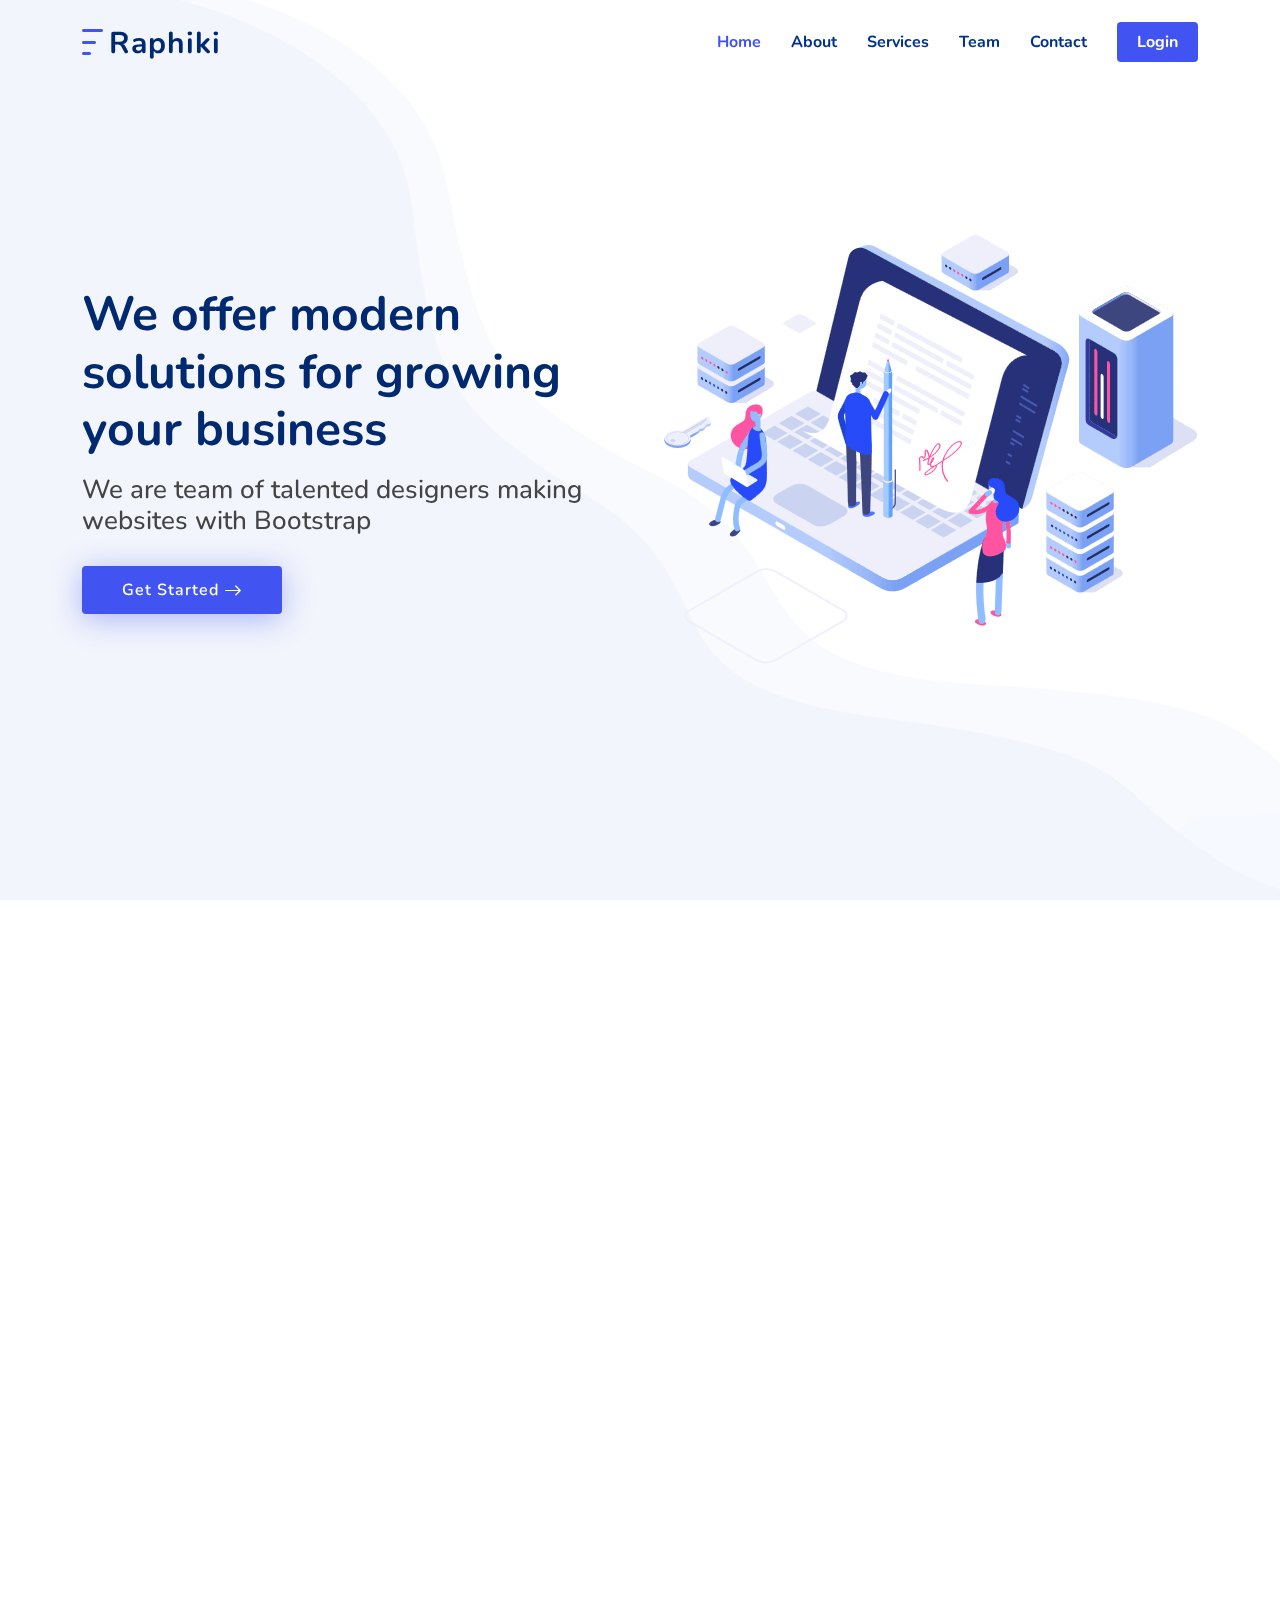
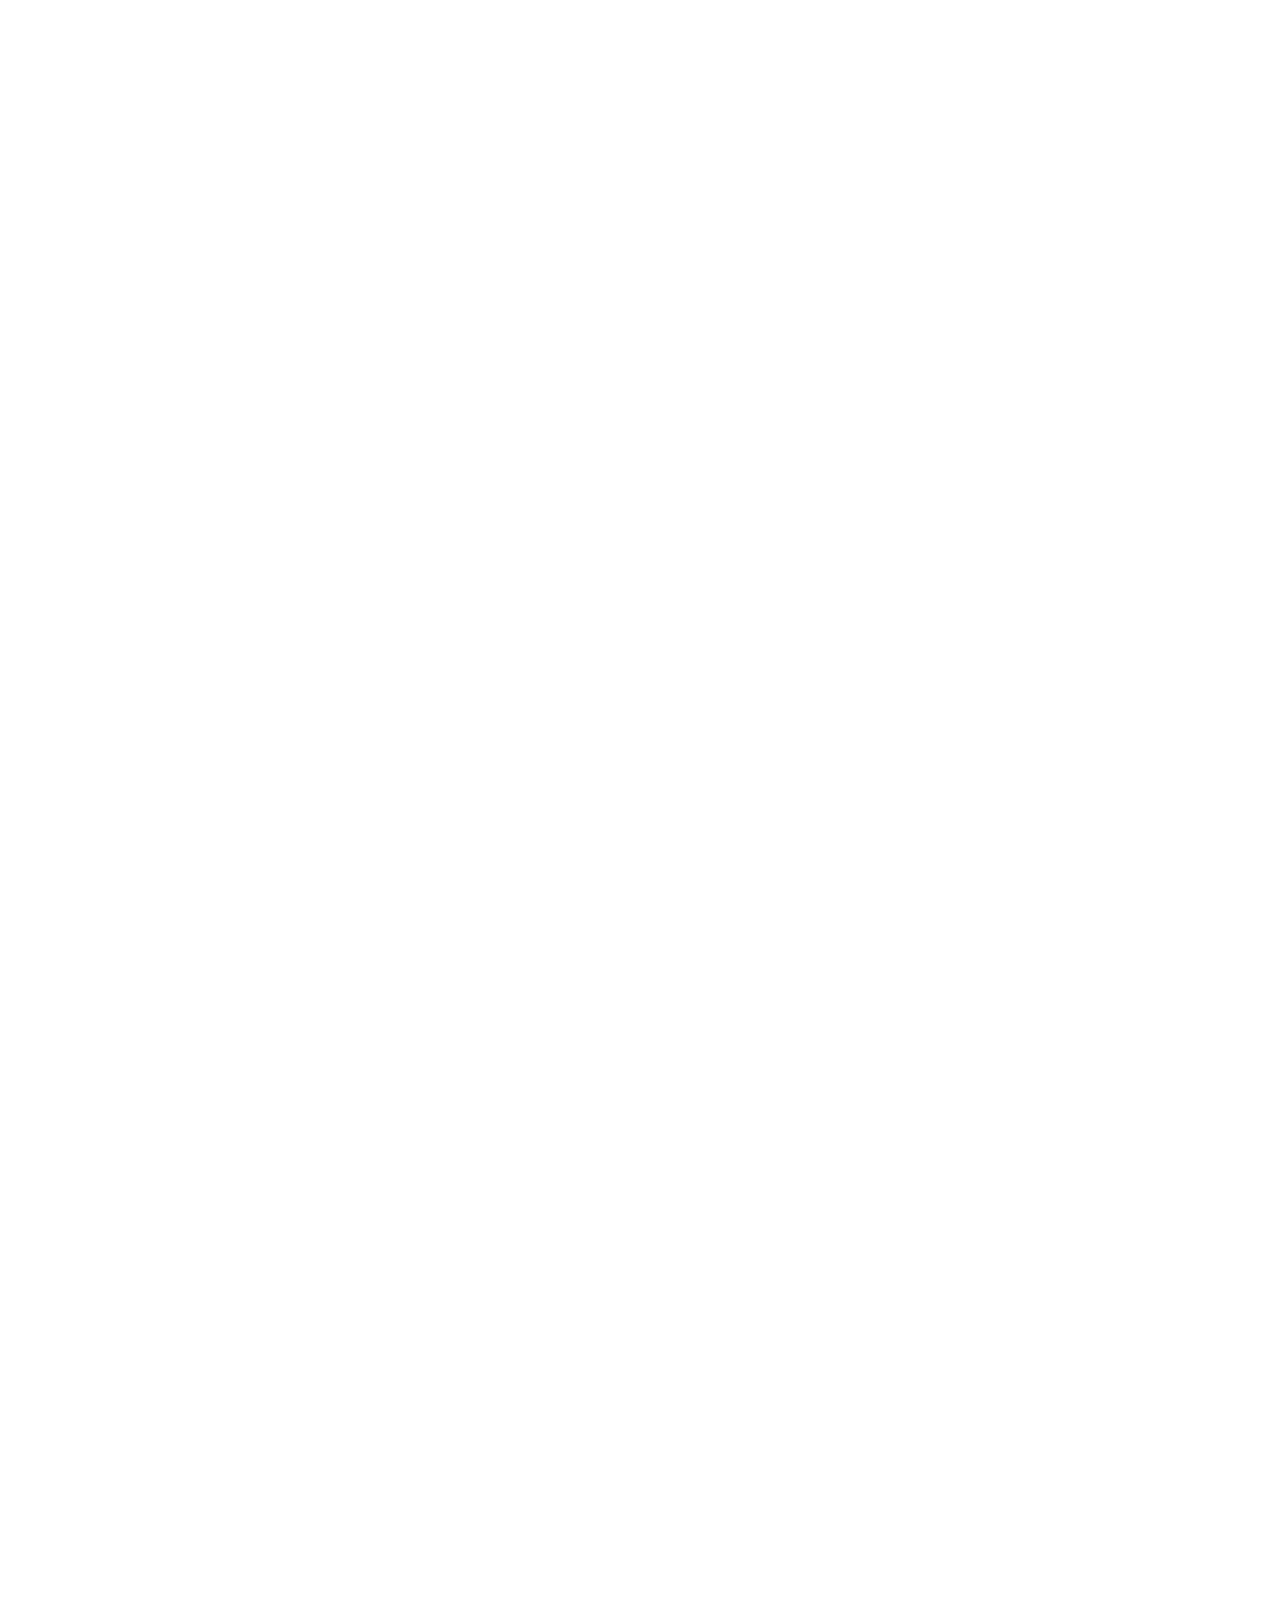
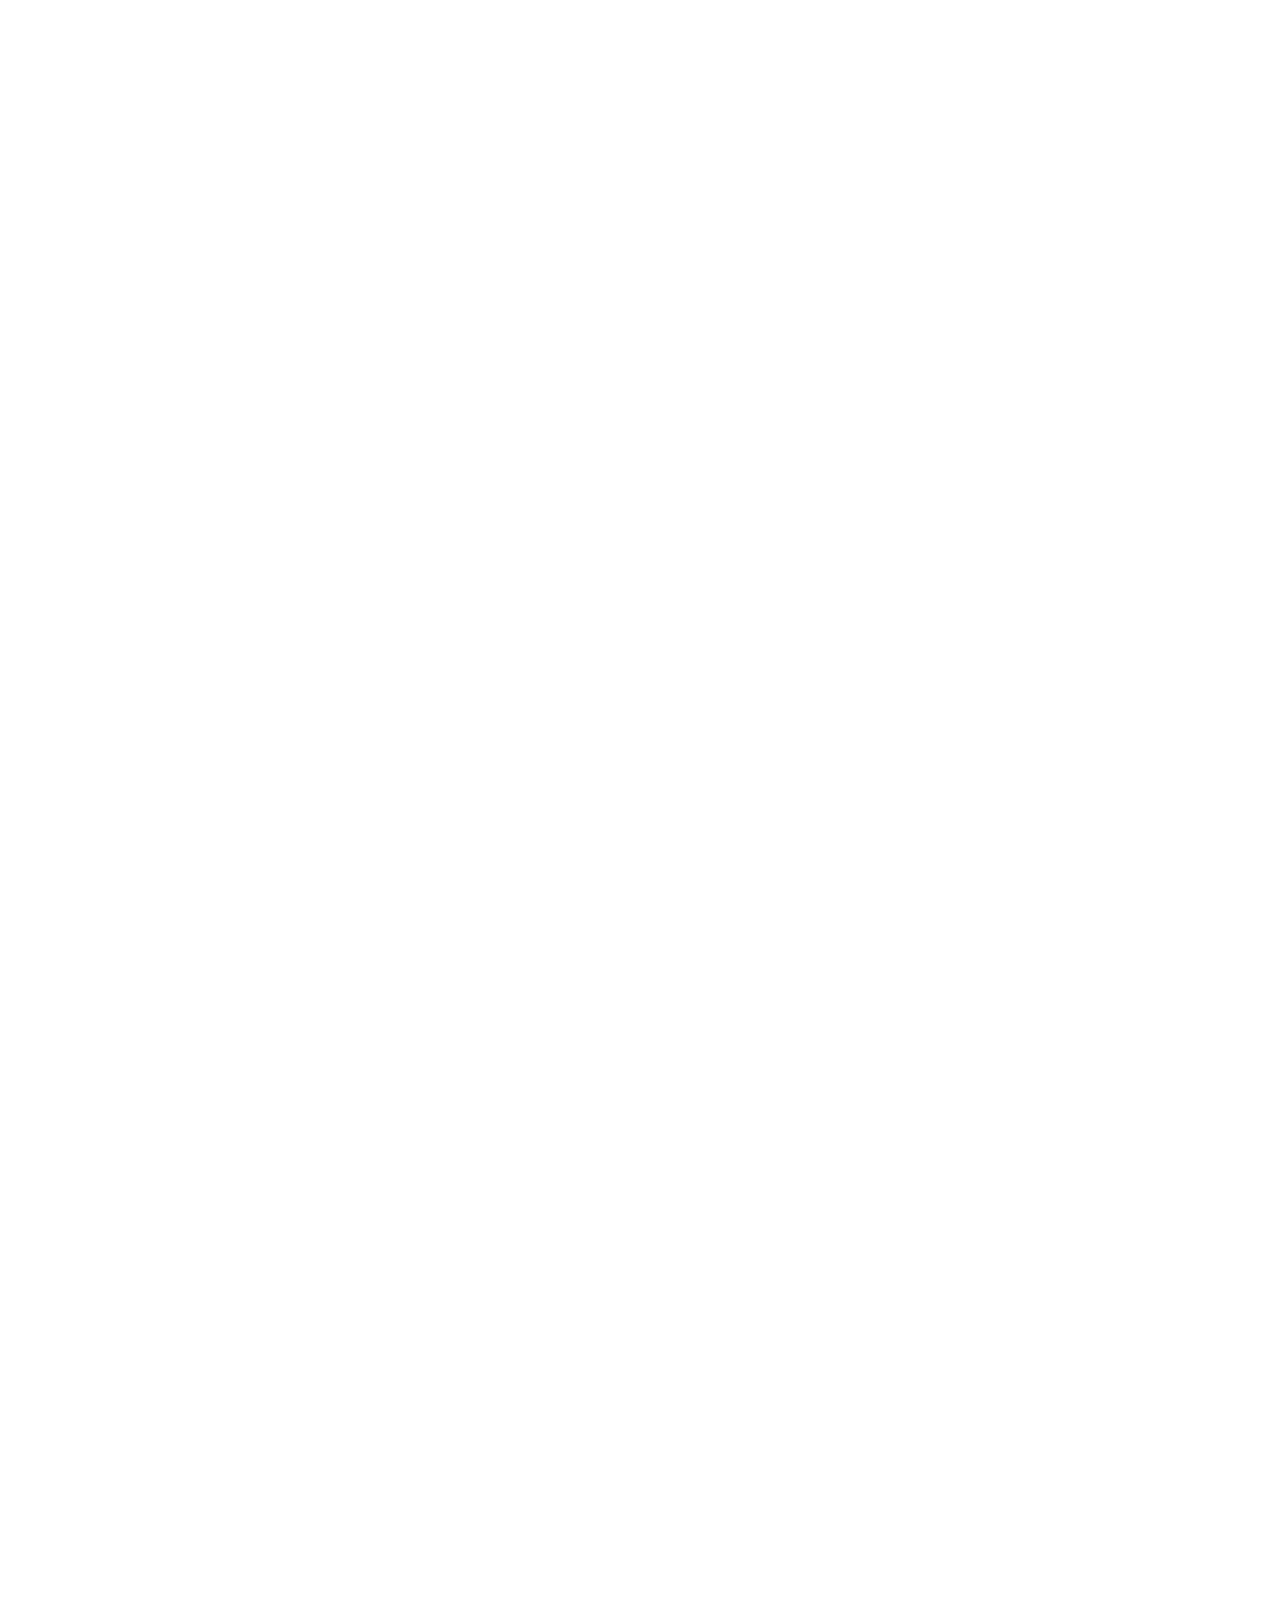
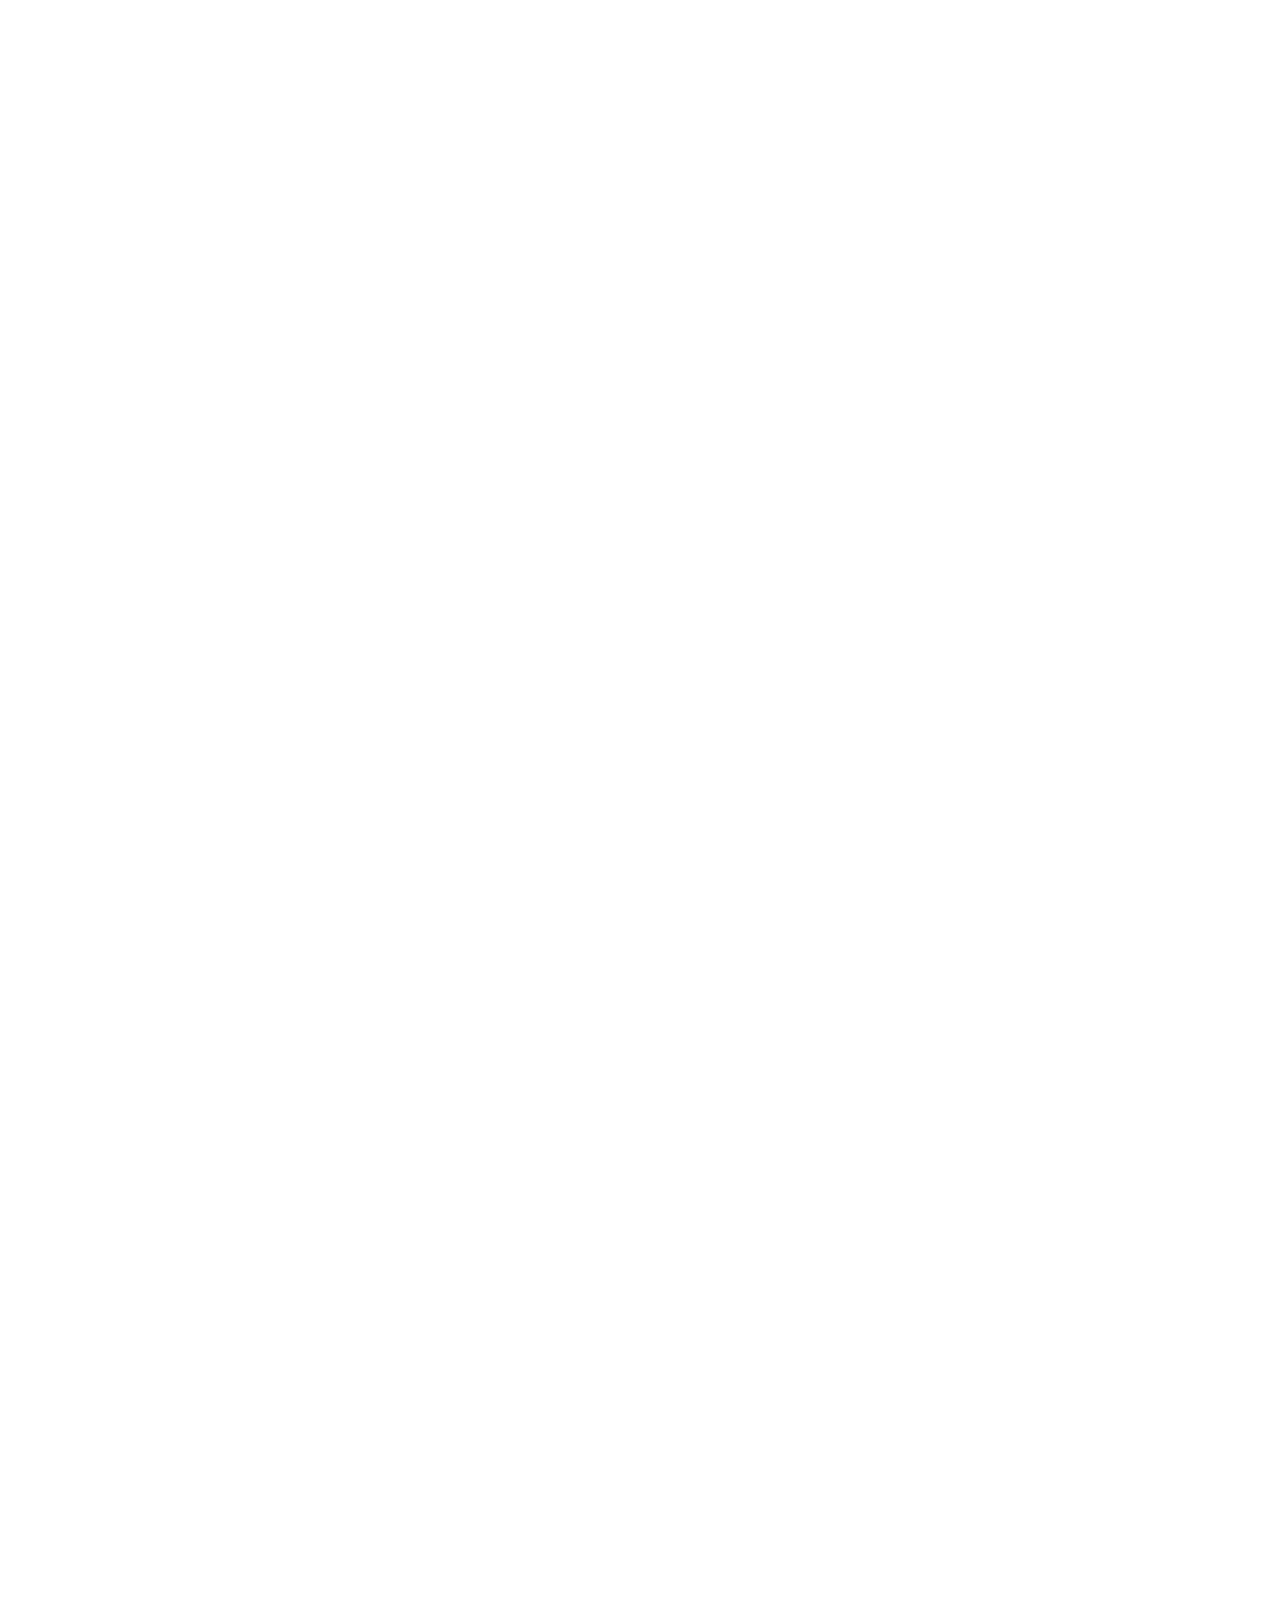
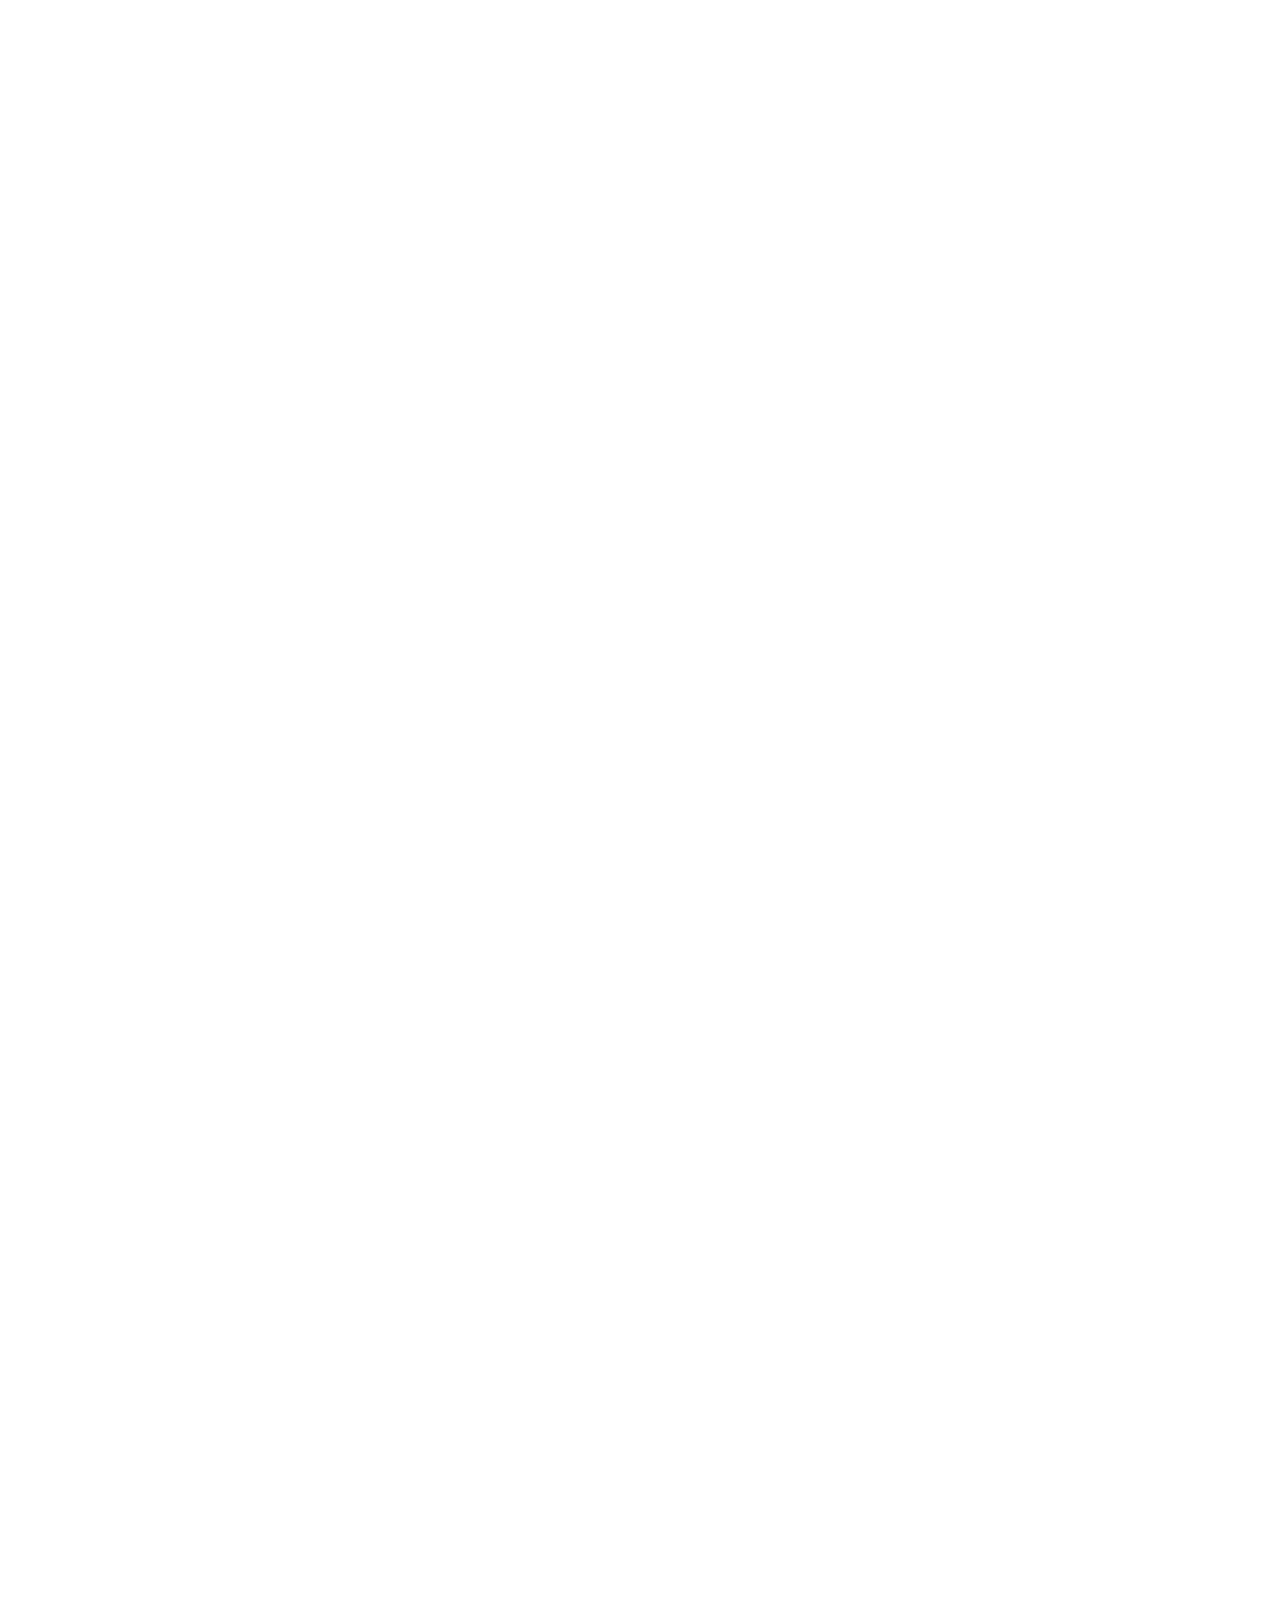
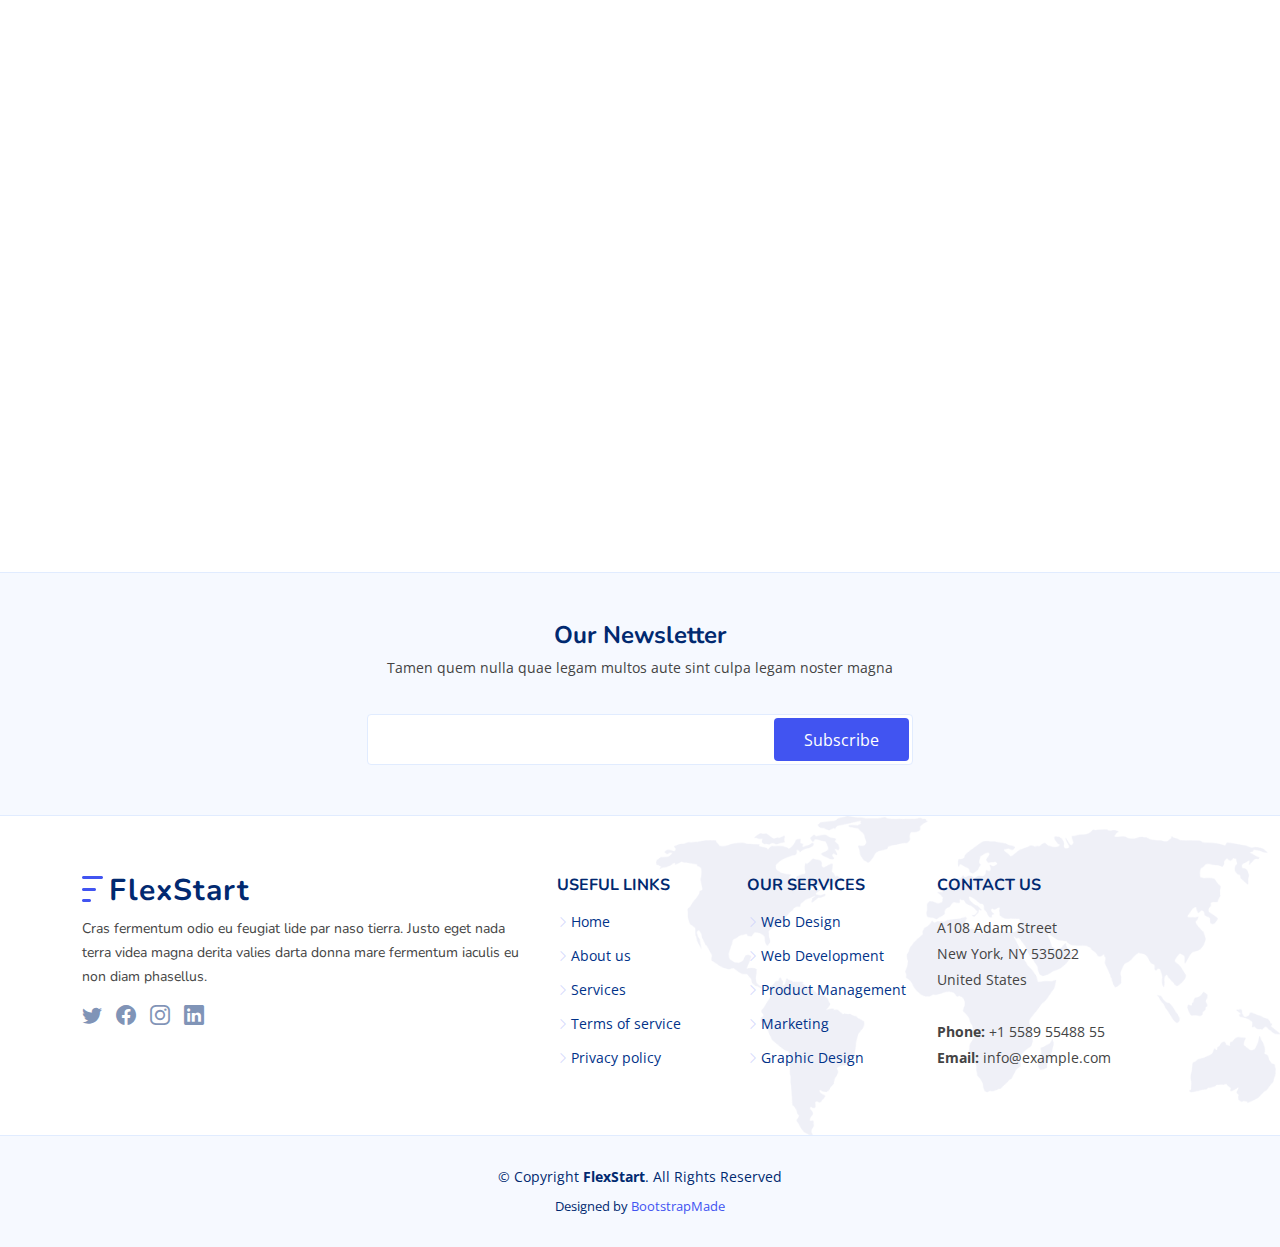
==== index.html @ 6186ee04 "first commit" ====
<!DOCTYPE html>
<html lang="en">

<head>
  <meta charset="utf-8">
  <meta content="width=device-width, initial-scale=1.0" name="viewport">

  <title>Raphiki</title>
  <meta content="" name="description">

  <meta content="" name="keywords">

  <!-- Google Fonts -->
  <link href="https://fonts.googleapis.com/css?family=Open+Sans:300,300i,400,400i,600,600i,700,700i|Nunito:300,300i,400,400i,600,600i,700,700i|Poppins:300,300i,400,400i,500,500i,600,600i,700,700i" rel="stylesheet">

  <!-- Vendor CSS Files -->
  <link href="assets/vendor/aos/aos.css" rel="stylesheet">
  <link href="assets/vendor/bootstrap/css/bootstrap.min.css" rel="stylesheet">
  <link href="assets/vendor/bootstrap-icons/bootstrap-icons.css" rel="stylesheet">
  <link href="assets/vendor/glightbox/css/glightbox.min.css" rel="stylesheet">
  <link href="assets/vendor/remixicon/remixicon.css" rel="stylesheet">
  <link href="assets/vendor/swiper/swiper-bundle.min.css" rel="stylesheet">

  <!-- Template Main CSS File -->
  <link href="assets/css/style.css" rel="stylesheet">

</head>

<body>

  <!-- ======= Header ======= -->
  <header id="header" class="header fixed-top">
    <div class="container-fluid container-xl d-flex align-items-center justify-content-between">

      <a href="index.html" class="logo d-flex align-items-center">
        <img src="assets/img/logo.png" alt="">
        <span>Raphiki</span>
      </a>

      <nav id="navbar" class="navbar">
        <ul>
          <li><a class="nav-link scrollto active" href="#hero">Home</a></li>
          <li><a class="nav-link scrollto" href="#about">About</a></li>
          <li><a class="nav-link scrollto" href="#services">Services</a></li>
          <li><a class="nav-link scrollto" href="#team">Team</a></li>
          <li><a class="nav-link scrollto" href="#contact">Contact</a></li>
          <li><a class="getstarted scrollto" href="#">Login</a></li>
        </ul>
        <i class="bi bi-list mobile-nav-toggle"></i>
      </nav><!-- .navbar -->

    </div>
  </header><!-- End Header -->

  <!-- ======= Hero Section ======= -->
  <section id="hero" class="hero d-flex align-items-center">

    <div class="container">
      <div class="row">
        <div class="col-lg-6 d-flex flex-column justify-content-center">
          <h1 data-aos="fade-up">We offer modern solutions for growing your business</h1>
          <h2 data-aos="fade-up" data-aos-delay="400">We are team of talented designers making websites with Bootstrap</h2>
          <div data-aos="fade-up" data-aos-delay="600">
            <div class="text-center text-lg-start">
              <a href="#about" class="btn-get-started scrollto d-inline-flex align-items-center justify-content-center align-self-center">
                <span>Get Started</span>
                <i class="bi bi-arrow-right"></i>
              </a>
            </div>
          </div>
        </div>
        <div class="col-lg-6 hero-img" data-aos="zoom-out" data-aos-delay="200">
          <img src="assets/img/hero-img.png" class="img-fluid" alt="">
        </div>
      </div>
    </div>

  </section><!-- End Hero -->

  <main id="main">
    <!-- ======= About Section ======= -->
    <section id="about" class="about">

      <div class="container" data-aos="fade-up">
        <div class="row gx-0">

          <div class="col-lg-6 d-flex flex-column justify-content-center" data-aos="fade-up" data-aos-delay="200">
            <div class="content">
              <h3>Who We Are</h3>
              <h2>Expedita voluptas omnis cupiditate totam eveniet nobis sint iste. Dolores est repellat corrupti reprehenderit.</h2>
              <p>
                Quisquam vel ut sint cum eos hic dolores aperiam. Sed deserunt et. Inventore et et dolor consequatur itaque ut voluptate sed et. Magnam nam ipsum tenetur suscipit voluptatum nam et est corrupti.
              </p>
              <div class="text-center text-lg-start">
                <a href="#" class="btn-read-more d-inline-flex align-items-center justify-content-center align-self-center">
                  <span>Read More</span>
                  <i class="bi bi-arrow-right"></i>
                </a>
              </div>
            </div>
          </div>

          <div class="col-lg-6 d-flex align-items-center" data-aos="zoom-out" data-aos-delay="200">
            <img src="assets/img/about.jpg" class="img-fluid" alt="">
          </div>

        </div>
      </div>

    </section><!-- End About Section -->

    <!-- ======= Values Section ======= -->
    <section id="values" class="values">

      <div class="container" data-aos="fade-up">

        <header class="section-header">
          <h2>Our Values</h2>
          <p>Odit est perspiciatis laborum et dicta</p>
        </header>

        <div class="row">

          <div class="col-lg-4" data-aos="fade-up" data-aos-delay="200">
            <div class="box">
              <img src="assets/img/values-1.png" class="img-fluid" alt="">
              <h3>Ad cupiditate sed est odio</h3>
              <p>Eum ad dolor et. Autem aut fugiat debitis voluptatem consequuntur sit. Et veritatis id.</p>
            </div>
          </div>

          <div class="col-lg-4 mt-4 mt-lg-0" data-aos="fade-up" data-aos-delay="400">
            <div class="box">
              <img src="assets/img/values-2.png" class="img-fluid" alt="">
              <h3>Voluptatem voluptatum alias</h3>
              <p>Repudiandae amet nihil natus in distinctio suscipit id. Doloremque ducimus ea sit non.</p>
            </div>
          </div>

          <div class="col-lg-4 mt-4 mt-lg-0" data-aos="fade-up" data-aos-delay="600">
            <div class="box">
              <img src="assets/img/values-3.png" class="img-fluid" alt="">
              <h3>Fugit cupiditate alias nobis.</h3>
              <p>Quam rem vitae est autem molestias explicabo debitis sint. Vero aliquid quidem commodi.</p>
            </div>
          </div>

        </div>

      </div>

    </section><!-- End Values Section -->

    <!-- ======= Features Section ======= -->
    <section id="features" class="features">

      <div class="container" data-aos="fade-up">

        <header class="section-header">
          <h2>Features</h2>
          <p>Laboriosam et omnis fuga quis dolor direda fara</p>
        </header>

        <div class="row">

          <div class="col-lg-6">
            <img src="assets/img/features.png" class="img-fluid" alt="">
          </div>

          <div class="col-lg-6 mt-5 mt-lg-0 d-flex">
            <div class="row align-self-center gy-4">

              <div class="col-md-6" data-aos="zoom-out" data-aos-delay="200">
                <div class="feature-box d-flex align-items-center">
                  <i class="bi bi-check"></i>
                  <h3>Eos aspernatur rem</h3>
                </div>
              </div>

              <div class="col-md-6" data-aos="zoom-out" data-aos-delay="300">
                <div class="feature-box d-flex align-items-center">
                  <i class="bi bi-check"></i>
                  <h3>Facilis neque ipsa</h3>
                </div>
              </div>

              <div class="col-md-6" data-aos="zoom-out" data-aos-delay="400">
                <div class="feature-box d-flex align-items-center">
                  <i class="bi bi-check"></i>
                  <h3>Volup amet voluptas</h3>
                </div>
              </div>

              <div class="col-md-6" data-aos="zoom-out" data-aos-delay="500">
                <div class="feature-box d-flex align-items-center">
                  <i class="bi bi-check"></i>
                  <h3>Rerum omnis sint</h3>
                </div>
              </div>

              <div class="col-md-6" data-aos="zoom-out" data-aos-delay="600">
                <div class="feature-box d-flex align-items-center">
                  <i class="bi bi-check"></i>
                  <h3>Alias possimus</h3>
                </div>
              </div>

              <div class="col-md-6" data-aos="zoom-out" data-aos-delay="700">
                <div class="feature-box d-flex align-items-center">
                  <i class="bi bi-check"></i>
                  <h3>Repellendus mollitia</h3>
                </div>
              </div>

            </div>
          </div>

        </div> <!-- / row -->

        <!-- Feature Tabs -->
        <div class="row feture-tabs" data-aos="fade-up">
          <div class="col-lg-6">
            <h3>Neque officiis dolore maiores et exercitationem quae est seda lidera pat claero</h3>

            <!-- Tabs -->
            <ul class="nav nav-pills mb-3">
              <li>
                <a class="nav-link active" data-bs-toggle="pill" href="#tab1">Saepe fuga</a>
              </li>
              <li>
                <a class="nav-link" data-bs-toggle="pill" href="#tab2">Voluptates</a>
              </li>
              <li>
                <a class="nav-link" data-bs-toggle="pill" href="#tab3">Corrupti</a>
              </li>
            </ul><!-- End Tabs -->

            <!-- Tab Content -->
            <div class="tab-content">

              <div class="tab-pane fade show active" id="tab1">
                <p>Consequuntur inventore voluptates consequatur aut vel et. Eos doloribus expedita. Sapiente atque consequatur minima nihil quae aspernatur quo suscipit voluptatem.</p>
                <div class="d-flex align-items-center mb-2">
                  <i class="bi bi-check2"></i>
                  <h4>Repudiandae rerum velit modi et officia quasi facilis</h4>
                </div>
                <p>Laborum omnis voluptates voluptas qui sit aliquam blanditiis. Sapiente minima commodi dolorum non eveniet magni quaerat nemo et.</p>
                <div class="d-flex align-items-center mb-2">
                  <i class="bi bi-check2"></i>
                  <h4>Incidunt non veritatis illum ea ut nisi</h4>
                </div>
                <p>Non quod totam minus repellendus autem sint velit. Rerum debitis facere soluta tenetur. Iure molestiae assumenda sunt qui inventore eligendi voluptates nisi at. Dolorem quo tempora. Quia et perferendis.</p>
              </div><!-- End Tab 1 Content -->

              <div class="tab-pane fade show" id="tab2">
                <p>Consequuntur inventore voluptates consequatur aut vel et. Eos doloribus expedita. Sapiente atque consequatur minima nihil quae aspernatur quo suscipit voluptatem.</p>
                <div class="d-flex align-items-center mb-2">
                  <i class="bi bi-check2"></i>
                  <h4>Repudiandae rerum velit modi et officia quasi facilis</h4>
                </div>
                <p>Laborum omnis voluptates voluptas qui sit aliquam blanditiis. Sapiente minima commodi dolorum non eveniet magni quaerat nemo et.</p>
                <div class="d-flex align-items-center mb-2">
                  <i class="bi bi-check2"></i>
                  <h4>Incidunt non veritatis illum ea ut nisi</h4>
                </div>
                <p>Non quod totam minus repellendus autem sint velit. Rerum debitis facere soluta tenetur. Iure molestiae assumenda sunt qui inventore eligendi voluptates nisi at. Dolorem quo tempora. Quia et perferendis.</p>
              </div><!-- End Tab 2 Content -->

              <div class="tab-pane fade show" id="tab3">
                <p>Consequuntur inventore voluptates consequatur aut vel et. Eos doloribus expedita. Sapiente atque consequatur minima nihil quae aspernatur quo suscipit voluptatem.</p>
                <div class="d-flex align-items-center mb-2">
                  <i class="bi bi-check2"></i>
                  <h4>Repudiandae rerum velit modi et officia quasi facilis</h4>
                </div>
                <p>Laborum omnis voluptates voluptas qui sit aliquam blanditiis. Sapiente minima commodi dolorum non eveniet magni quaerat nemo et.</p>
                <div class="d-flex align-items-center mb-2">
                  <i class="bi bi-check2"></i>
                  <h4>Incidunt non veritatis illum ea ut nisi</h4>
                </div>
                <p>Non quod totam minus repellendus autem sint velit. Rerum debitis facere soluta tenetur. Iure molestiae assumenda sunt qui inventore eligendi voluptates nisi at. Dolorem quo tempora. Quia et perferendis.</p>
              </div><!-- End Tab 3 Content -->

            </div>

          </div>

          <div class="col-lg-6">
            <img src="assets/img/features-2.png" class="img-fluid" alt="">
          </div>

        </div><!-- End Feature Tabs -->

        <!-- Feature Icons -->
        <div class="row feature-icons" data-aos="fade-up">
          <h3>Ratione mollitia eos ab laudantium rerum beatae quo</h3>

          <div class="row">

            <div class="col-xl-4 text-center" data-aos="fade-right" data-aos-delay="100">
              <img src="assets/img/features-3.png" class="img-fluid p-4" alt="">
            </div>

            <div class="col-xl-8 d-flex content">
              <div class="row align-self-center gy-4">

                <div class="col-md-6 icon-box" data-aos="fade-up">
                  <i class="ri-line-chart-line"></i>
                  <div>
                    <h4>Corporis voluptates sit</h4>
                    <p>Consequuntur sunt aut quasi enim aliquam quae harum pariatur laboris nisi ut aliquip</p>
                  </div>
                </div>

                <div class="col-md-6 icon-box" data-aos="fade-up" data-aos-delay="100">
                  <i class="ri-stack-line"></i>
                  <div>
                    <h4>Ullamco laboris nisi</h4>
                    <p>Excepteur sint occaecat cupidatat non proident, sunt in culpa qui officia deserunt</p>
                  </div>
                </div>

                <div class="col-md-6 icon-box" data-aos="fade-up" data-aos-delay="200">
                  <i class="ri-brush-4-line"></i>
                  <div>
                    <h4>Labore consequatur</h4>
                    <p>Aut suscipit aut cum nemo deleniti aut omnis. Doloribus ut maiores omnis facere</p>
                  </div>
                </div>

                <div class="col-md-6 icon-box" data-aos="fade-up" data-aos-delay="300">
                  <i class="ri-magic-line"></i>
                  <div>
                    <h4>Beatae veritatis</h4>
                    <p>Expedita veritatis consequuntur nihil tempore laudantium vitae denat pacta</p>
                  </div>
                </div>

                <div class="col-md-6 icon-box" data-aos="fade-up" data-aos-delay="400">
                  <i class="ri-command-line"></i>
                  <div>
                    <h4>Molestiae dolor</h4>
                    <p>Et fuga et deserunt et enim. Dolorem architecto ratione tensa raptor marte</p>
                  </div>
                </div>

                <div class="col-md-6 icon-box" data-aos="fade-up" data-aos-delay="500">
                  <i class="ri-radar-line"></i>
                  <div>
                    <h4>Explicabo consectetur</h4>
                    <p>Est autem dicta beatae suscipit. Sint veritatis et sit quasi ab aut inventore</p>
                  </div>
                </div>

              </div>
            </div>

          </div>

        </div><!-- End Feature Icons -->

      </div>

    </section><!-- End Features Section -->

    <!-- ======= Services Section ======= -->
    <section id="services" class="services">

      <div class="container" data-aos="fade-up">

        <header class="section-header">
          <h2>Services</h2>
          <p>Veritatis et dolores facere numquam et praesentium</p>
        </header>

        <div class="row gy-4">

          <div class="col-lg-4 col-md-6" data-aos="fade-up" data-aos-delay="200">
            <div class="service-box blue">
              <i class="ri-discuss-line icon"></i>
              <h3>Nesciunt Mete</h3>
              <p>Provident nihil minus qui consequatur non omnis maiores. Eos accusantium minus dolores iure perferendis tempore et consequatur.</p>
              <a href="#" class="read-more"><span>Read More</span> <i class="bi bi-arrow-right"></i></a>
            </div>
          </div>

          <div class="col-lg-4 col-md-6" data-aos="fade-up" data-aos-delay="300">
            <div class="service-box orange">
              <i class="ri-discuss-line icon"></i>
              <h3>Eosle Commodi</h3>
              <p>Ut autem aut autem non a. Sint sint sit facilis nam iusto sint. Libero corrupti neque eum hic non ut nesciunt dolorem.</p>
              <a href="#" class="read-more"><span>Read More</span> <i class="bi bi-arrow-right"></i></a>
            </div>
          </div>

          <div class="col-lg-4 col-md-6" data-aos="fade-up" data-aos-delay="400">
            <div class="service-box green">
              <i class="ri-discuss-line icon"></i>
              <h3>Ledo Markt</h3>
              <p>Ut excepturi voluptatem nisi sed. Quidem fuga consequatur. Minus ea aut. Vel qui id voluptas adipisci eos earum corrupti.</p>
              <a href="#" class="read-more"><span>Read More</span> <i class="bi bi-arrow-right"></i></a>
            </div>
          </div>

          <div class="col-lg-4 col-md-6" data-aos="fade-up" data-aos-delay="500">
            <div class="service-box red">
              <i class="ri-discuss-line icon"></i>
              <h3>Asperiores Commodi</h3>
              <p>Non et temporibus minus omnis sed dolor esse consequatur. Cupiditate sed error ea fuga sit provident adipisci neque.</p>
              <a href="#" class="read-more"><span>Read More</span> <i class="bi bi-arrow-right"></i></a>
            </div>
          </div>

          <div class="col-lg-4 col-md-6" data-aos="fade-up" data-aos-delay="600">
            <div class="service-box purple">
              <i class="ri-discuss-line icon"></i>
              <h3>Velit Doloremque.</h3>
              <p>Cumque et suscipit saepe. Est maiores autem enim facilis ut aut ipsam corporis aut. Sed animi at autem alias eius labore.</p>
              <a href="#" class="read-more"><span>Read More</span> <i class="bi bi-arrow-right"></i></a>
            </div>
          </div>

          <div class="col-lg-4 col-md-6" data-aos="fade-up" data-aos-delay="700">
            <div class="service-box pink">
              <i class="ri-discuss-line icon"></i>
              <h3>Dolori Architecto</h3>
              <p>Hic molestias ea quibusdam eos. Fugiat enim doloremque aut neque non et debitis iure. Corrupti recusandae ducimus enim.</p>
              <a href="#" class="read-more"><span>Read More</span> <i class="bi bi-arrow-right"></i></a>
            </div>
          </div>

        </div>

      </div>

    </section><!-- End Services Section -->

    <!-- ======= F.A.Q Section ======= -->
    <section id="faq" class="faq">

      <div class="container" data-aos="fade-up">

        <header class="section-header">
          <h2>F.A.Q</h2>
          <p>Frequently Asked Questions</p>
        </header>

        <div class="row">
          <div class="col-lg-6">
            <!-- F.A.Q List 1-->
            <div class="accordion accordion-flush" id="faqlist1">
              <div class="accordion-item">
                <h2 class="accordion-header">
                  <button class="accordion-button collapsed" type="button" data-bs-toggle="collapse" data-bs-target="#faq-content-1">
                    Non consectetur a erat nam at lectus urna duis?
                  </button>
                </h2>
                <div id="faq-content-1" class="accordion-collapse collapse" data-bs-parent="#faqlist1">
                  <div class="accordion-body">
                    Feugiat pretium nibh ipsum consequat. Tempus iaculis urna id volutpat lacus laoreet non curabitur gravida. Venenatis lectus magna fringilla urna porttitor rhoncus dolor purus non.
                  </div>
                </div>
              </div>

              <div class="accordion-item">
                <h2 class="accordion-header">
                  <button class="accordion-button collapsed" type="button" data-bs-toggle="collapse" data-bs-target="#faq-content-2">
                    Feugiat scelerisque varius morbi enim nunc faucibus a pellentesque?
                  </button>
                </h2>
                <div id="faq-content-2" class="accordion-collapse collapse" data-bs-parent="#faqlist1">
                  <div class="accordion-body">
                    Dolor sit amet consectetur adipiscing elit pellentesque habitant morbi. Id interdum velit laoreet id donec ultrices. Fringilla phasellus faucibus scelerisque eleifend donec pretium. Est pellentesque elit ullamcorper dignissim. Mauris ultrices eros in cursus turpis massa tincidunt dui.
                  </div>
                </div>
              </div>

              <div class="accordion-item">
                <h2 class="accordion-header">
                  <button class="accordion-button collapsed" type="button" data-bs-toggle="collapse" data-bs-target="#faq-content-3">
                    Dolor sit amet consectetur adipiscing elit pellentesque habitant morbi?
                  </button>
                </h2>
                <div id="faq-content-3" class="accordion-collapse collapse" data-bs-parent="#faqlist1">
                  <div class="accordion-body">
                    Eleifend mi in nulla posuere sollicitudin aliquam ultrices sagittis orci. Faucibus pulvinar elementum integer enim. Sem nulla pharetra diam sit amet nisl suscipit. Rutrum tellus pellentesque eu tincidunt. Lectus urna duis convallis convallis tellus. Urna molestie at elementum eu facilisis sed odio morbi quis
                  </div>
                </div>
              </div>

            </div>
          </div>

          <div class="col-lg-6">

            <!-- F.A.Q List 2-->
            <div class="accordion accordion-flush" id="faqlist2">

              <div class="accordion-item">
                <h2 class="accordion-header">
                  <button class="accordion-button collapsed" type="button" data-bs-toggle="collapse" data-bs-target="#faq2-content-1">
                    Ac odio tempor orci dapibus. Aliquam eleifend mi in nulla?
                  </button>
                </h2>
                <div id="faq2-content-1" class="accordion-collapse collapse" data-bs-parent="#faqlist2">
                  <div class="accordion-body">
                    Dolor sit amet consectetur adipiscing elit pellentesque habitant morbi. Id interdum velit laoreet id donec ultrices. Fringilla phasellus faucibus scelerisque eleifend donec pretium. Est pellentesque elit ullamcorper dignissim. Mauris ultrices eros in cursus turpis massa tincidunt dui.
                  </div>
                </div>
              </div>

              <div class="accordion-item">
                <h2 class="accordion-header">
                  <button class="accordion-button collapsed" type="button" data-bs-toggle="collapse" data-bs-target="#faq2-content-2">
                    Tempus quam pellentesque nec nam aliquam sem et tortor consequat?
                  </button>
                </h2>
                <div id="faq2-content-2" class="accordion-collapse collapse" data-bs-parent="#faqlist2">
                  <div class="accordion-body">
                    Molestie a iaculis at erat pellentesque adipiscing commodo. Dignissim suspendisse in est ante in. Nunc vel risus commodo viverra maecenas accumsan. Sit amet nisl suscipit adipiscing bibendum est. Purus gravida quis blandit turpis cursus in
                  </div>
                </div>
              </div>

              <div class="accordion-item">
                <h2 class="accordion-header">
                  <button class="accordion-button collapsed" type="button" data-bs-toggle="collapse" data-bs-target="#faq2-content-3">
                    Varius vel pharetra vel turpis nunc eget lorem dolor?
                  </button>
                </h2>
                <div id="faq2-content-3" class="accordion-collapse collapse" data-bs-parent="#faqlist2">
                  <div class="accordion-body">
                    Laoreet sit amet cursus sit amet dictum sit amet justo. Mauris vitae ultricies leo integer malesuada nunc vel. Tincidunt eget nullam non nisi est sit amet. Turpis nunc eget lorem dolor sed. Ut venenatis tellus in metus vulputate eu scelerisque. Pellentesque diam volutpat commodo sed egestas egestas fringilla phasellus faucibus. Nibh tellus molestie nunc non blandit massa enim nec.
                  </div>
                </div>
              </div>

            </div>
          </div>

        </div>

      </div>

    </section><!-- End F.A.Q Section -->


    <!-- ======= Testimonials Section ======= -->
    <section id="testimonials" class="testimonials">

      <div class="container" data-aos="fade-up">

        <header class="section-header">
          <h2>Testimonials</h2>
          <p>What they are saying about us</p>
        </header>

        <div class="testimonials-slider swiper" data-aos="fade-up" data-aos-delay="200">
          <div class="swiper-wrapper">

            <div class="swiper-slide">
              <div class="testimonial-item">
                <div class="stars">
                  <i class="bi bi-star-fill"></i><i class="bi bi-star-fill"></i><i class="bi bi-star-fill"></i><i class="bi bi-star-fill"></i><i class="bi bi-star-fill"></i>
                </div>
                <p>
                  Proin iaculis purus consequat sem cure digni ssim donec porttitora entum suscipit rhoncus. Accusantium quam, ultricies eget id, aliquam eget nibh et. Maecen aliquam, risus at semper.
                </p>
                <div class="profile mt-auto">
                  <img src="assets/img/testimonials/testimonials-1.jpg" class="testimonial-img" alt="">
                  <h3>Saul Goodman</h3>
                  <h4>Ceo &amp; Founder</h4>
                </div>
              </div>
            </div><!-- End testimonial item -->

            <div class="swiper-slide">
              <div class="testimonial-item">
                <div class="stars">
                  <i class="bi bi-star-fill"></i><i class="bi bi-star-fill"></i><i class="bi bi-star-fill"></i><i class="bi bi-star-fill"></i><i class="bi bi-star-fill"></i>
                </div>
                <p>
                  Export tempor illum tamen malis malis eram quae irure esse labore quem cillum quid cillum eram malis quorum velit fore eram velit sunt aliqua noster fugiat irure amet legam anim culpa.
                </p>
                <div class="profile mt-auto">
                  <img src="assets/img/testimonials/testimonials-2.jpg" class="testimonial-img" alt="">
                  <h3>Sara Wilsson</h3>
                  <h4>Designer</h4>
                </div>
              </div>
            </div><!-- End testimonial item -->

            <div class="swiper-slide">
              <div class="testimonial-item">
                <div class="stars">
                  <i class="bi bi-star-fill"></i><i class="bi bi-star-fill"></i><i class="bi bi-star-fill"></i><i class="bi bi-star-fill"></i><i class="bi bi-star-fill"></i>
                </div>
                <p>
                  Enim nisi quem export duis labore cillum quae magna enim sint quorum nulla quem veniam duis minim tempor labore quem eram duis noster aute amet eram fore quis sint minim.
                </p>
                <div class="profile mt-auto">
                  <img src="assets/img/testimonials/testimonials-3.jpg" class="testimonial-img" alt="">
                  <h3>Jena Karlis</h3>
                  <h4>Store Owner</h4>
                </div>
              </div>
            </div><!-- End testimonial item -->

            <div class="swiper-slide">
              <div class="testimonial-item">
                <div class="stars">
                  <i class="bi bi-star-fill"></i><i class="bi bi-star-fill"></i><i class="bi bi-star-fill"></i><i class="bi bi-star-fill"></i><i class="bi bi-star-fill"></i>
                </div>
                <p>
                  Fugiat enim eram quae cillum dolore dolor amet nulla culpa multos export minim fugiat minim velit minim dolor enim duis veniam ipsum anim magna sunt elit fore quem dolore labore illum veniam.
                </p>
                <div class="profile mt-auto">
                  <img src="assets/img/testimonials/testimonials-4.jpg" class="testimonial-img" alt="">
                  <h3>Matt Brandon</h3>
                  <h4>Freelancer</h4>
                </div>
              </div>
            </div><!-- End testimonial item -->

            <div class="swiper-slide">
              <div class="testimonial-item">
                <div class="stars">
                  <i class="bi bi-star-fill"></i><i class="bi bi-star-fill"></i><i class="bi bi-star-fill"></i><i class="bi bi-star-fill"></i><i class="bi bi-star-fill"></i>
                </div>
                <p>
                  Quis quorum aliqua sint quem legam fore sunt eram irure aliqua veniam tempor noster veniam enim culpa labore duis sunt culpa nulla illum cillum fugiat legam esse veniam culpa fore nisi cillum quid.
                </p>
                <div class="profile mt-auto">
                  <img src="assets/img/testimonials/testimonials-5.jpg" class="testimonial-img" alt="">
                  <h3>John Larson</h3>
                  <h4>Entrepreneur</h4>
                </div>
              </div>
            </div><!-- End testimonial item -->

          </div>
          <div class="swiper-pagination"></div>
        </div>

      </div>

    </section><!-- End Testimonials Section -->

    <!-- ======= Team Section ======= -->
    <section id="team" class="team">

      <div class="container" data-aos="fade-up">

        <header class="section-header">
          <h2>Team</h2>
          <p>Our hard working team</p>
        </header>

        <div class="row gy-4">

          <div class="col-lg-3 col-md-6 d-flex align-items-stretch" data-aos="fade-up" data-aos-delay="100">
            <div class="member">
              <div class="member-img">
                <img src="assets/img/team/team-1.jpg" class="img-fluid" alt="">
                <div class="social">
                  <a href=""><i class="bi bi-twitter"></i></a>
                  <a href=""><i class="bi bi-facebook"></i></a>
                  <a href=""><i class="bi bi-instagram"></i></a>
                  <a href=""><i class="bi bi-linkedin"></i></a>
                </div>
              </div>
              <div class="member-info">
                <h4>Walter White</h4>
                <span>Chief Executive Officer</span>
                <p>Velit aut quia fugit et et. Dolorum ea voluptate vel tempore tenetur ipsa quae aut. Ipsum exercitationem iure minima enim corporis et voluptate.</p>
              </div>
            </div>
          </div>

          <div class="col-lg-3 col-md-6 d-flex align-items-stretch" data-aos="fade-up" data-aos-delay="200">
            <div class="member">
              <div class="member-img">
                <img src="assets/img/team/team-2.jpg" class="img-fluid" alt="">
                <div class="social">
                  <a href=""><i class="bi bi-twitter"></i></a>
                  <a href=""><i class="bi bi-facebook"></i></a>
                  <a href=""><i class="bi bi-instagram"></i></a>
                  <a href=""><i class="bi bi-linkedin"></i></a>
                </div>
              </div>
              <div class="member-info">
                <h4>Sarah Jhonson</h4>
                <span>Product Manager</span>
                <p>Quo esse repellendus quia id. Est eum et accusantium pariatur fugit nihil minima suscipit corporis. Voluptate sed quas reiciendis animi neque sapiente.</p>
              </div>
            </div>
          </div>

          <div class="col-lg-3 col-md-6 d-flex align-items-stretch" data-aos="fade-up" data-aos-delay="300">
            <div class="member">
              <div class="member-img">
                <img src="assets/img/team/team-3.jpg" class="img-fluid" alt="">
                <div class="social">
                  <a href=""><i class="bi bi-twitter"></i></a>
                  <a href=""><i class="bi bi-facebook"></i></a>
                  <a href=""><i class="bi bi-instagram"></i></a>
                  <a href=""><i class="bi bi-linkedin"></i></a>
                </div>
              </div>
              <div class="member-info">
                <h4>William Anderson</h4>
                <span>CTO</span>
                <p>Vero omnis enim consequatur. Voluptas consectetur unde qui molestiae deserunt. Voluptates enim aut architecto porro aspernatur molestiae modi.</p>
              </div>
            </div>
          </div>

          <div class="col-lg-3 col-md-6 d-flex align-items-stretch" data-aos="fade-up" data-aos-delay="400">
            <div class="member">
              <div class="member-img">
                <img src="assets/img/team/team-4.jpg" class="img-fluid" alt="">
                <div class="social">
                  <a href=""><i class="bi bi-twitter"></i></a>
                  <a href=""><i class="bi bi-facebook"></i></a>
                  <a href=""><i class="bi bi-instagram"></i></a>
                  <a href=""><i class="bi bi-linkedin"></i></a>
                </div>
              </div>
              <div class="member-info">
                <h4>Amanda Jepson</h4>
                <span>Accountant</span>
                <p>Rerum voluptate non adipisci animi distinctio et deserunt amet voluptas. Quia aut aliquid doloremque ut possimus ipsum officia.</p>
              </div>
            </div>
          </div>

        </div>

      </div>

    </section><!-- End Team Section -->

    <!-- ======= Clients Section ======= -->
    <section id="clients" class="clients">

      <div class="container" data-aos="fade-up">

        <header class="section-header">
          <h2>Our Clients</h2>
          <p>Temporibus omnis officia</p>
        </header>

        <div class="clients-slider swiper">
          <div class="swiper-wrapper align-items-center">
            <div class="swiper-slide"><img src="assets/img/clients/client-1.png" class="img-fluid" alt=""></div>
            <div class="swiper-slide"><img src="assets/img/clients/client-2.png" class="img-fluid" alt=""></div>
            <div class="swiper-slide"><img src="assets/img/clients/client-3.png" class="img-fluid" alt=""></div>
            <div class="swiper-slide"><img src="assets/img/clients/client-4.png" class="img-fluid" alt=""></div>
            <div class="swiper-slide"><img src="assets/img/clients/client-5.png" class="img-fluid" alt=""></div>
            <div class="swiper-slide"><img src="assets/img/clients/client-6.png" class="img-fluid" alt=""></div>
            <div class="swiper-slide"><img src="assets/img/clients/client-7.png" class="img-fluid" alt=""></div>
            <div class="swiper-slide"><img src="assets/img/clients/client-8.png" class="img-fluid" alt=""></div>
          </div>
          <div class="swiper-pagination"></div>
        </div>
      </div>

    </section><!-- End Clients Section -->

    <!-- ======= Recent Blog Posts Section ======= -->
    <section id="recent-blog-posts" class="recent-blog-posts">

      <div class="container" data-aos="fade-up">

        <header class="section-header">
          <h2>Blog</h2>
          <p>Recent posts form our Blog</p>
        </header>

        <div class="row">

          <div class="col-lg-4">
            <div class="post-box">
              <div class="post-img"><img src="assets/img/blog/blog-1.jpg" class="img-fluid" alt=""></div>
              <span class="post-date">Tue, September 15</span>
              <h3 class="post-title">Eum ad dolor et. Autem aut fugiat debitis voluptatem consequuntur sit</h3>
              <a href="blog-single.html" class="readmore stretched-link mt-auto"><span>Read More</span><i class="bi bi-arrow-right"></i></a>
            </div>
          </div>

          <div class="col-lg-4">
            <div class="post-box">
              <div class="post-img"><img src="assets/img/blog/blog-2.jpg" class="img-fluid" alt=""></div>
              <span class="post-date">Fri, August 28</span>
              <h3 class="post-title">Et repellendus molestiae qui est sed omnis voluptates magnam</h3>
              <a href="blog-single.html" class="readmore stretched-link mt-auto"><span>Read More</span><i class="bi bi-arrow-right"></i></a>
            </div>
          </div>

          <div class="col-lg-4">
            <div class="post-box">
              <div class="post-img"><img src="assets/img/blog/blog-3.jpg" class="img-fluid" alt=""></div>
              <span class="post-date">Mon, July 11</span>
              <h3 class="post-title">Quia assumenda est et veritatis aut quae</h3>
              <a href="blog-single.html" class="readmore stretched-link mt-auto"><span>Read More</span><i class="bi bi-arrow-right"></i></a>
            </div>
          </div>

        </div>

      </div>

    </section><!-- End Recent Blog Posts Section -->

    <!-- ======= Contact Section ======= -->
    <section id="contact" class="contact">

      <div class="container" data-aos="fade-up">

        <header class="section-header">
          <h2>Contact</h2>
          <p>Contact Us</p>
        </header>

        <div class="row gy-4">

          <div class="col-lg-6">

            <div class="row gy-4">
              <div class="col-md-6">
                <div class="info-box">
                  <i class="bi bi-geo-alt"></i>
                  <h3>Address</h3>
                  <p>A108 Adam Street,<br>New York, NY 535022</p>
                </div>
              </div>
              <div class="col-md-6">
                <div class="info-box">
                  <i class="bi bi-telephone"></i>
                  <h3>Call Us</h3>
                  <p>+1 5589 55488 55<br>+1 6678 254445 41</p>
                </div>
              </div>
              <div class="col-md-6">
                <div class="info-box">
                  <i class="bi bi-envelope"></i>
                  <h3>Email Us</h3>
                  <p>info@example.com<br>contact@example.com</p>
                </div>
              </div>
              <div class="col-md-6">
                <div class="info-box">
                  <i class="bi bi-clock"></i>
                  <h3>Open Hours</h3>
                  <p>Monday - Friday<br>9:00AM - 05:00PM</p>
                </div>
              </div>
            </div>

          </div>

          <div class="col-lg-6">
            <form action="forms/contact.php" method="post" class="php-email-form">
              <div class="row gy-4">

                <div class="col-md-6">
                  <input type="text" name="name" class="form-control" placeholder="Your Name" required>
                </div>

                <div class="col-md-6 ">
                  <input type="email" class="form-control" name="email" placeholder="Your Email" required>
                </div>

                <div class="col-md-12">
                  <input type="text" class="form-control" name="subject" placeholder="Subject" required>
                </div>

                <div class="col-md-12">
                  <textarea class="form-control" name="message" rows="6" placeholder="Message" required></textarea>
                </div>

                <div class="col-md-12 text-center">
                  <div class="loading">Loading</div>
                  <div class="error-message"></div>
                  <div class="sent-message">Your message has been sent. Thank you!</div>

                  <button type="submit">Send Message</button>
                </div>

              </div>
            </form>

          </div>

        </div>

      </div>

    </section><!-- End Contact Section -->

  </main><!-- End #main -->

  <!-- ======= Footer ======= -->
  <footer id="footer" class="footer">

    <div class="footer-newsletter">
      <div class="container">
        <div class="row justify-content-center">
          <div class="col-lg-12 text-center">
            <h4>Our Newsletter</h4>
            <p>Tamen quem nulla quae legam multos aute sint culpa legam noster magna</p>
          </div>
          <div class="col-lg-6">
            <form action="" method="post">
              <input type="email" name="email"><input type="submit" value="Subscribe">
            </form>
          </div>
        </div>
      </div>
    </div>

    <div class="footer-top">
      <div class="container">
        <div class="row gy-4">
          <div class="col-lg-5 col-md-12 footer-info">
            <a href="index.html" class="logo d-flex align-items-center">
              <img src="assets/img/logo.png" alt="">
              <span>FlexStart</span>
            </a>
            <p>Cras fermentum odio eu feugiat lide par naso tierra. Justo eget nada terra videa magna derita valies darta donna mare fermentum iaculis eu non diam phasellus.</p>
            <div class="social-links mt-3">
              <a href="#" class="twitter"><i class="bi bi-twitter"></i></a>
              <a href="#" class="facebook"><i class="bi bi-facebook"></i></a>
              <a href="#" class="instagram"><i class="bi bi-instagram"></i></a>
              <a href="#" class="linkedin"><i class="bi bi-linkedin"></i></a>
            </div>
          </div>

          <div class="col-lg-2 col-6 footer-links">
            <h4>Useful Links</h4>
            <ul>
              <li><i class="bi bi-chevron-right"></i> <a href="#">Home</a></li>
              <li><i class="bi bi-chevron-right"></i> <a href="#">About us</a></li>
              <li><i class="bi bi-chevron-right"></i> <a href="#">Services</a></li>
              <li><i class="bi bi-chevron-right"></i> <a href="#">Terms of service</a></li>
              <li><i class="bi bi-chevron-right"></i> <a href="#">Privacy policy</a></li>
            </ul>
          </div>

          <div class="col-lg-2 col-6 footer-links">
            <h4>Our Services</h4>
            <ul>
              <li><i class="bi bi-chevron-right"></i> <a href="#">Web Design</a></li>
              <li><i class="bi bi-chevron-right"></i> <a href="#">Web Development</a></li>
              <li><i class="bi bi-chevron-right"></i> <a href="#">Product Management</a></li>
              <li><i class="bi bi-chevron-right"></i> <a href="#">Marketing</a></li>
              <li><i class="bi bi-chevron-right"></i> <a href="#">Graphic Design</a></li>
            </ul>
          </div>

          <div class="col-lg-3 col-md-12 footer-contact text-center text-md-start">
            <h4>Contact Us</h4>
            <p>
              A108 Adam Street <br>
              New York, NY 535022<br>
              United States <br><br>
              <strong>Phone:</strong> +1 5589 55488 55<br>
              <strong>Email:</strong> info@example.com<br>
            </p>

          </div>

        </div>
      </div>
    </div>

    <div class="container">
      <div class="copyright">
        &copy; Copyright <strong><span>FlexStart</span></strong>. All Rights Reserved
      </div>
      <div class="credits">
        <!-- All the links in the footer should remain intact. -->
        <!-- You can delete the links only if you purchased the pro version. -->
        <!-- Licensing information: https://bootstrapmade.com/license/ -->
        <!-- Purchase the pro version with working PHP/AJAX contact form: https://bootstrapmade.com/flexstart-bootstrap-startup-template/ -->
        Designed by <a href="https://bootstrapmade.com/">BootstrapMade</a>
      </div>
    </div>
  </footer><!-- End Footer -->

  <a href="#" class="back-to-top d-flex align-items-center justify-content-center"><i class="bi bi-arrow-up-short"></i></a>

  <!-- Vendor JS Files -->
  <script src="assets/vendor/purecounter/purecounter.js"></script>
  <script src="assets/vendor/aos/aos.js"></script>
  <script src="assets/vendor/bootstrap/js/bootstrap.bundle.min.js"></script>
  <script src="assets/vendor/glightbox/js/glightbox.min.js"></script>
  <script src="assets/vendor/isotope-layout/isotope.pkgd.min.js"></script>
  <script src="assets/vendor/swiper/swiper-bundle.min.js"></script>
  <script src="assets/vendor/php-email-form/validate.js"></script>

  <!-- Template Main JS File -->
  <script src="assets/js/main.js"></script>

</body>

</html>
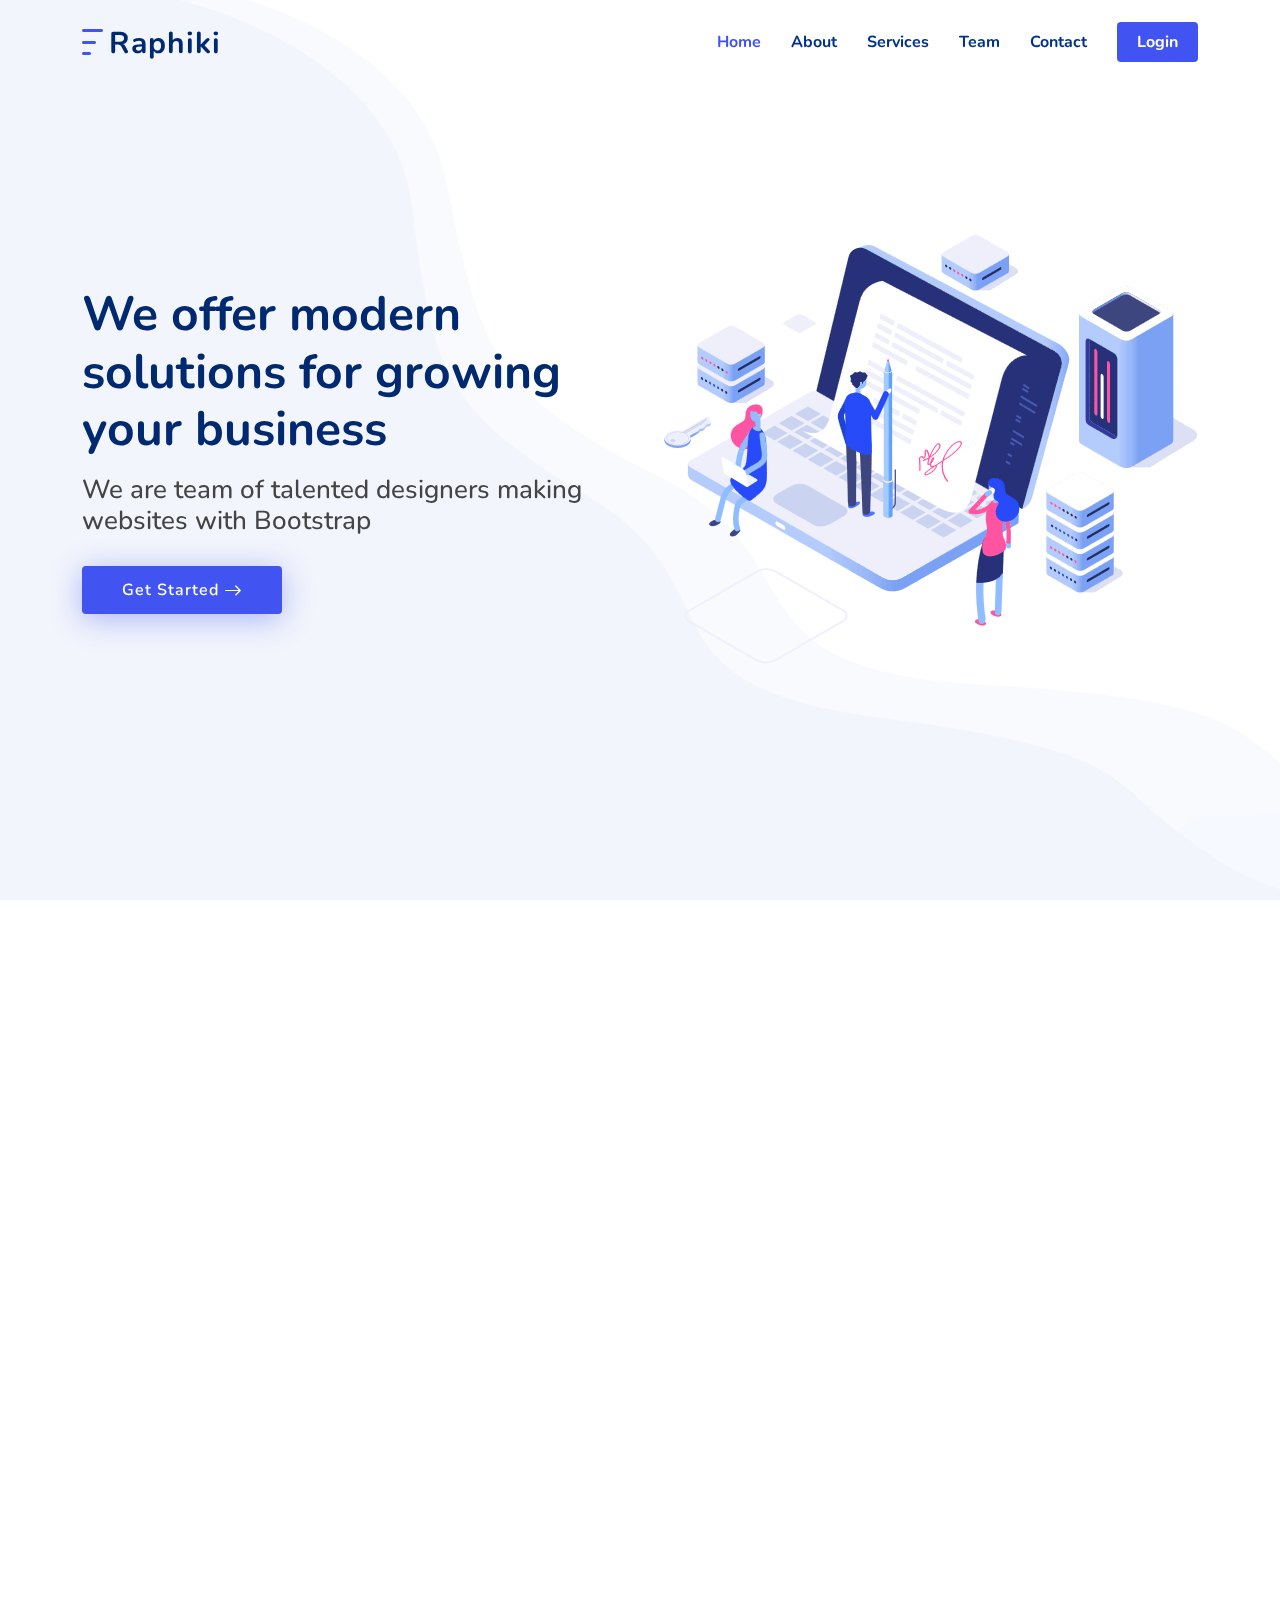
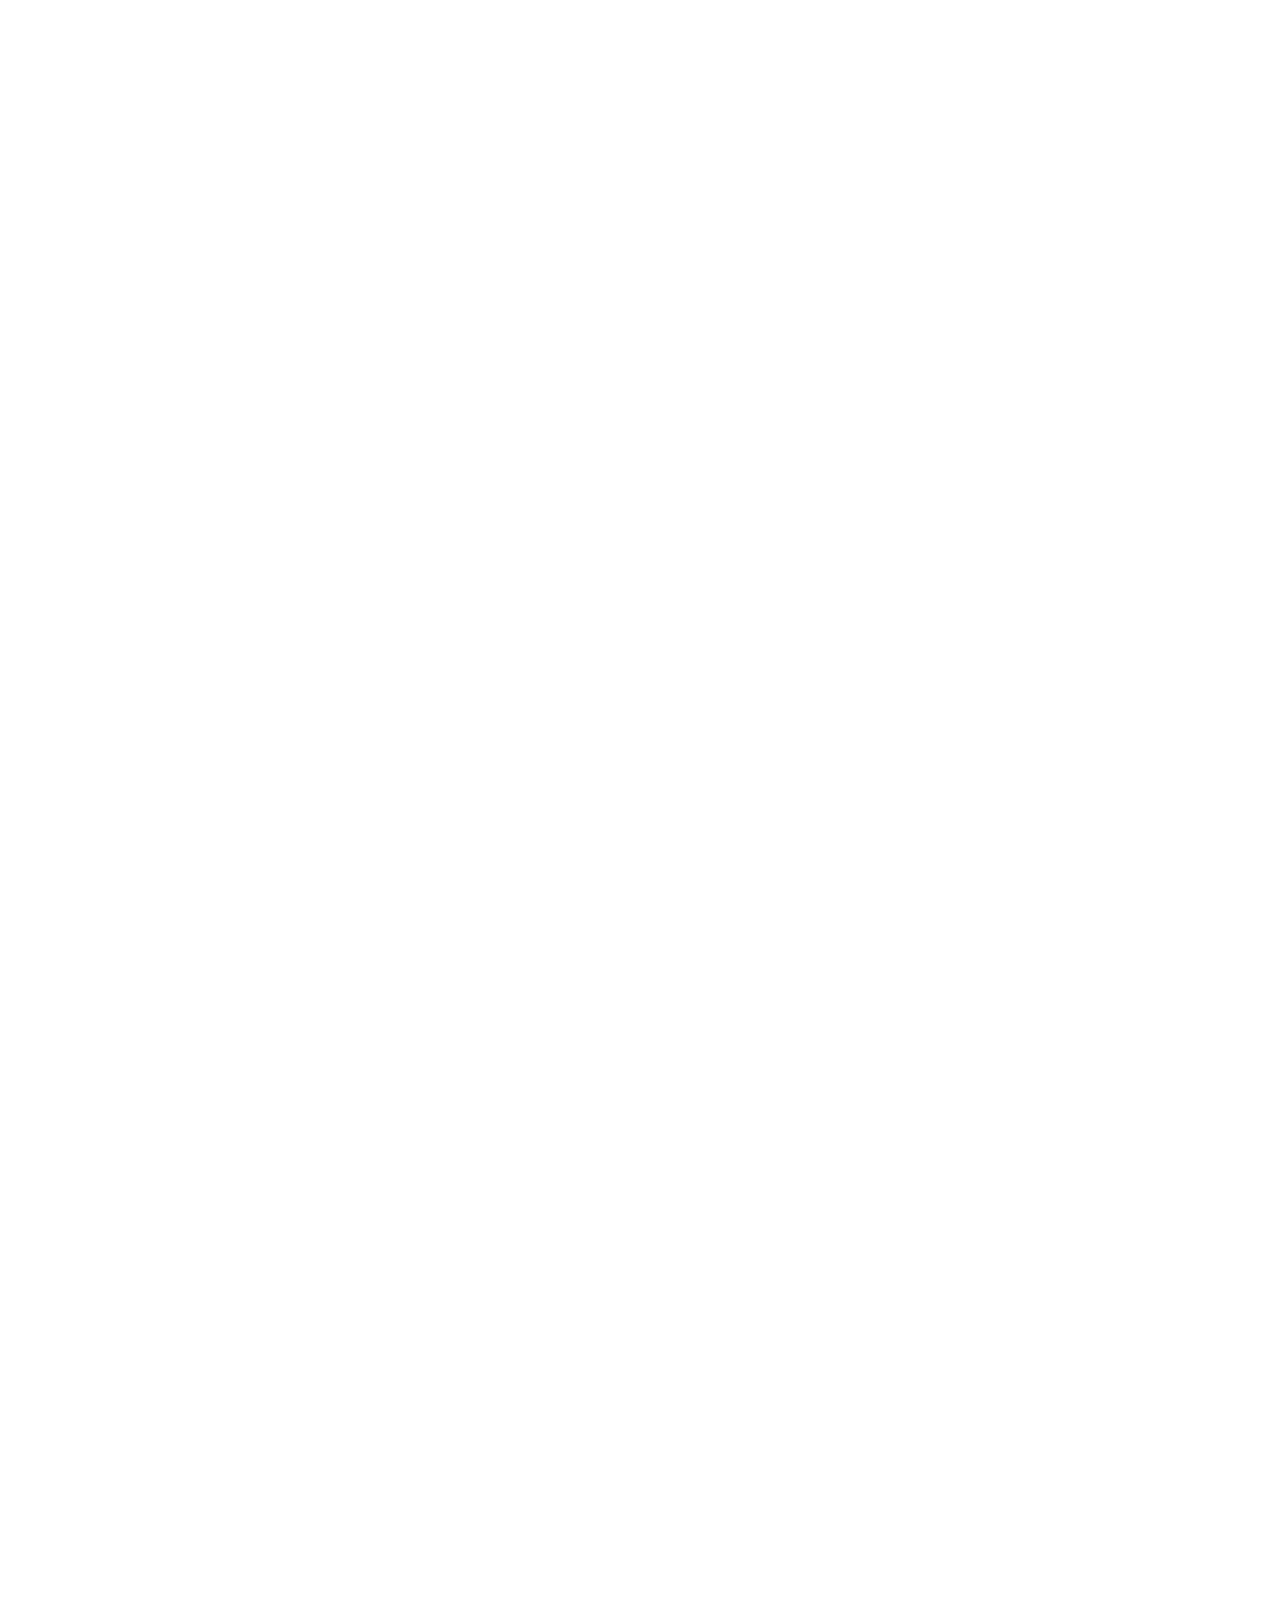
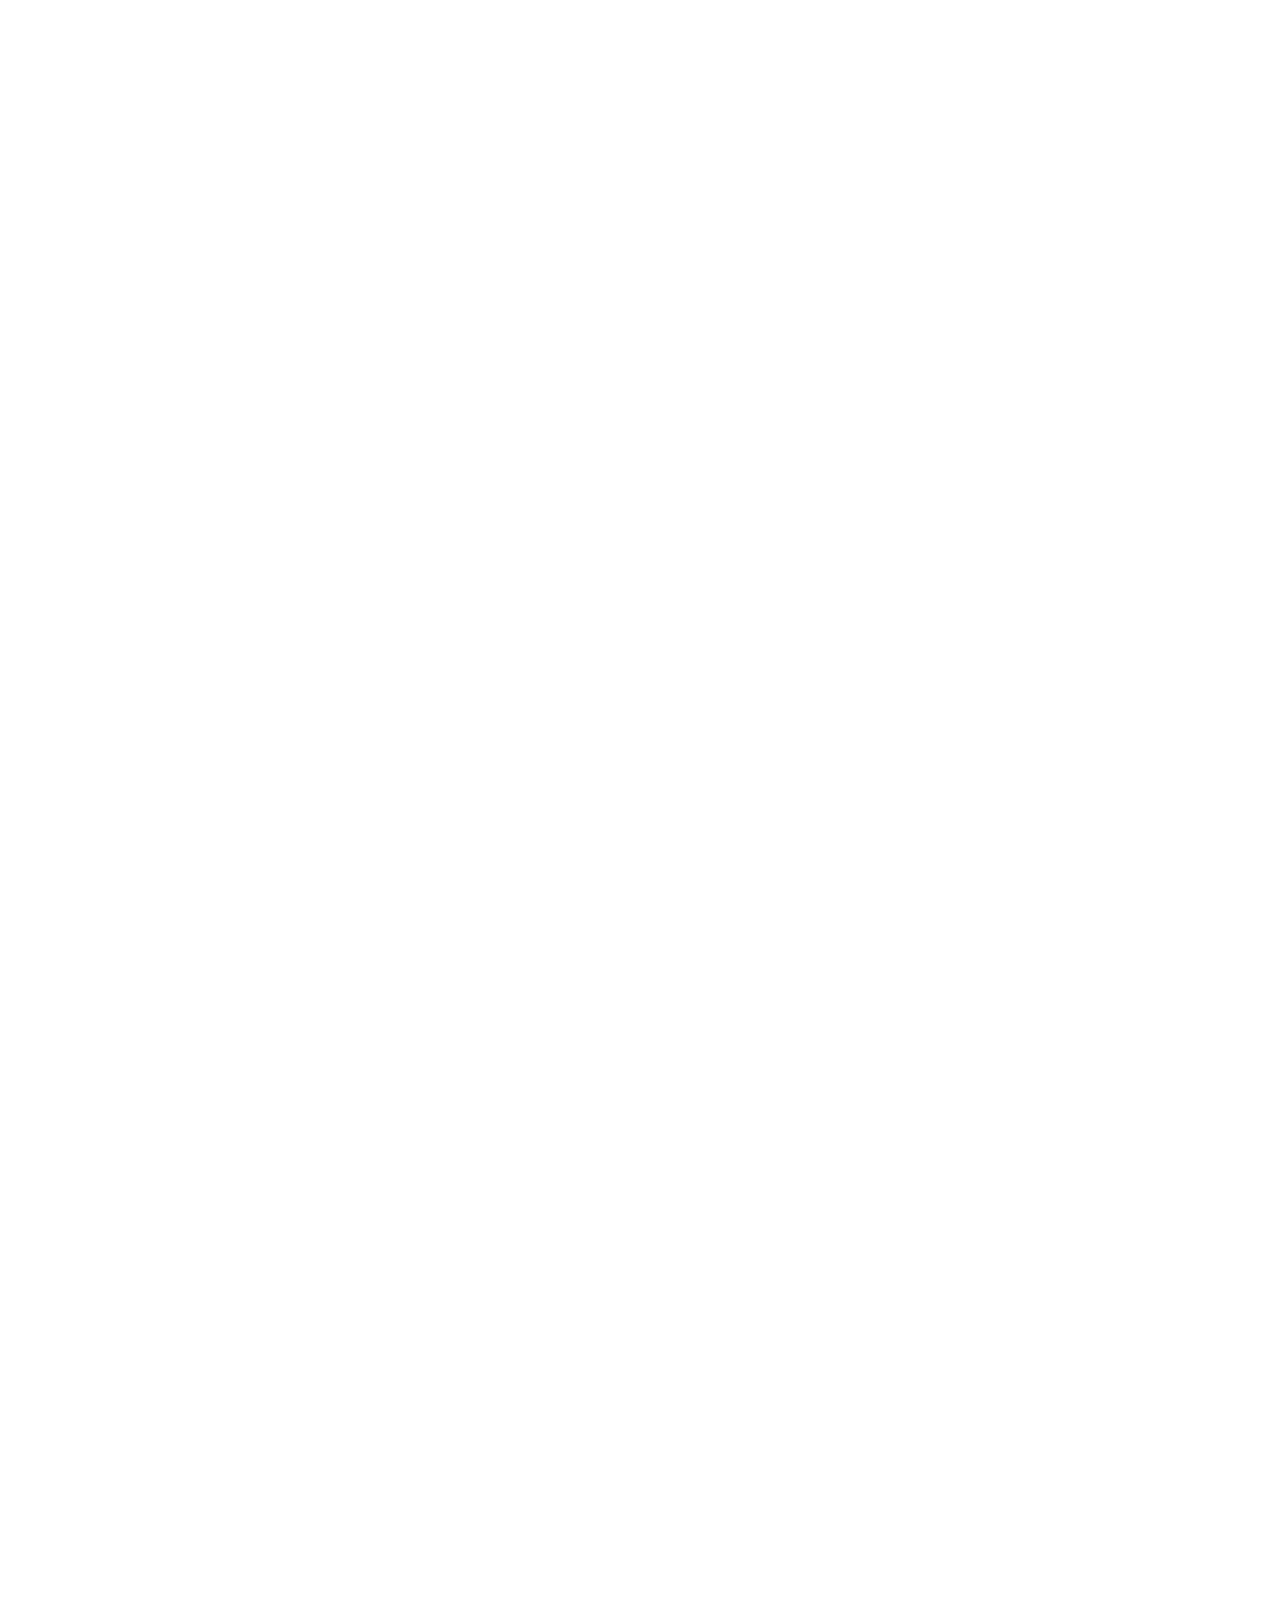
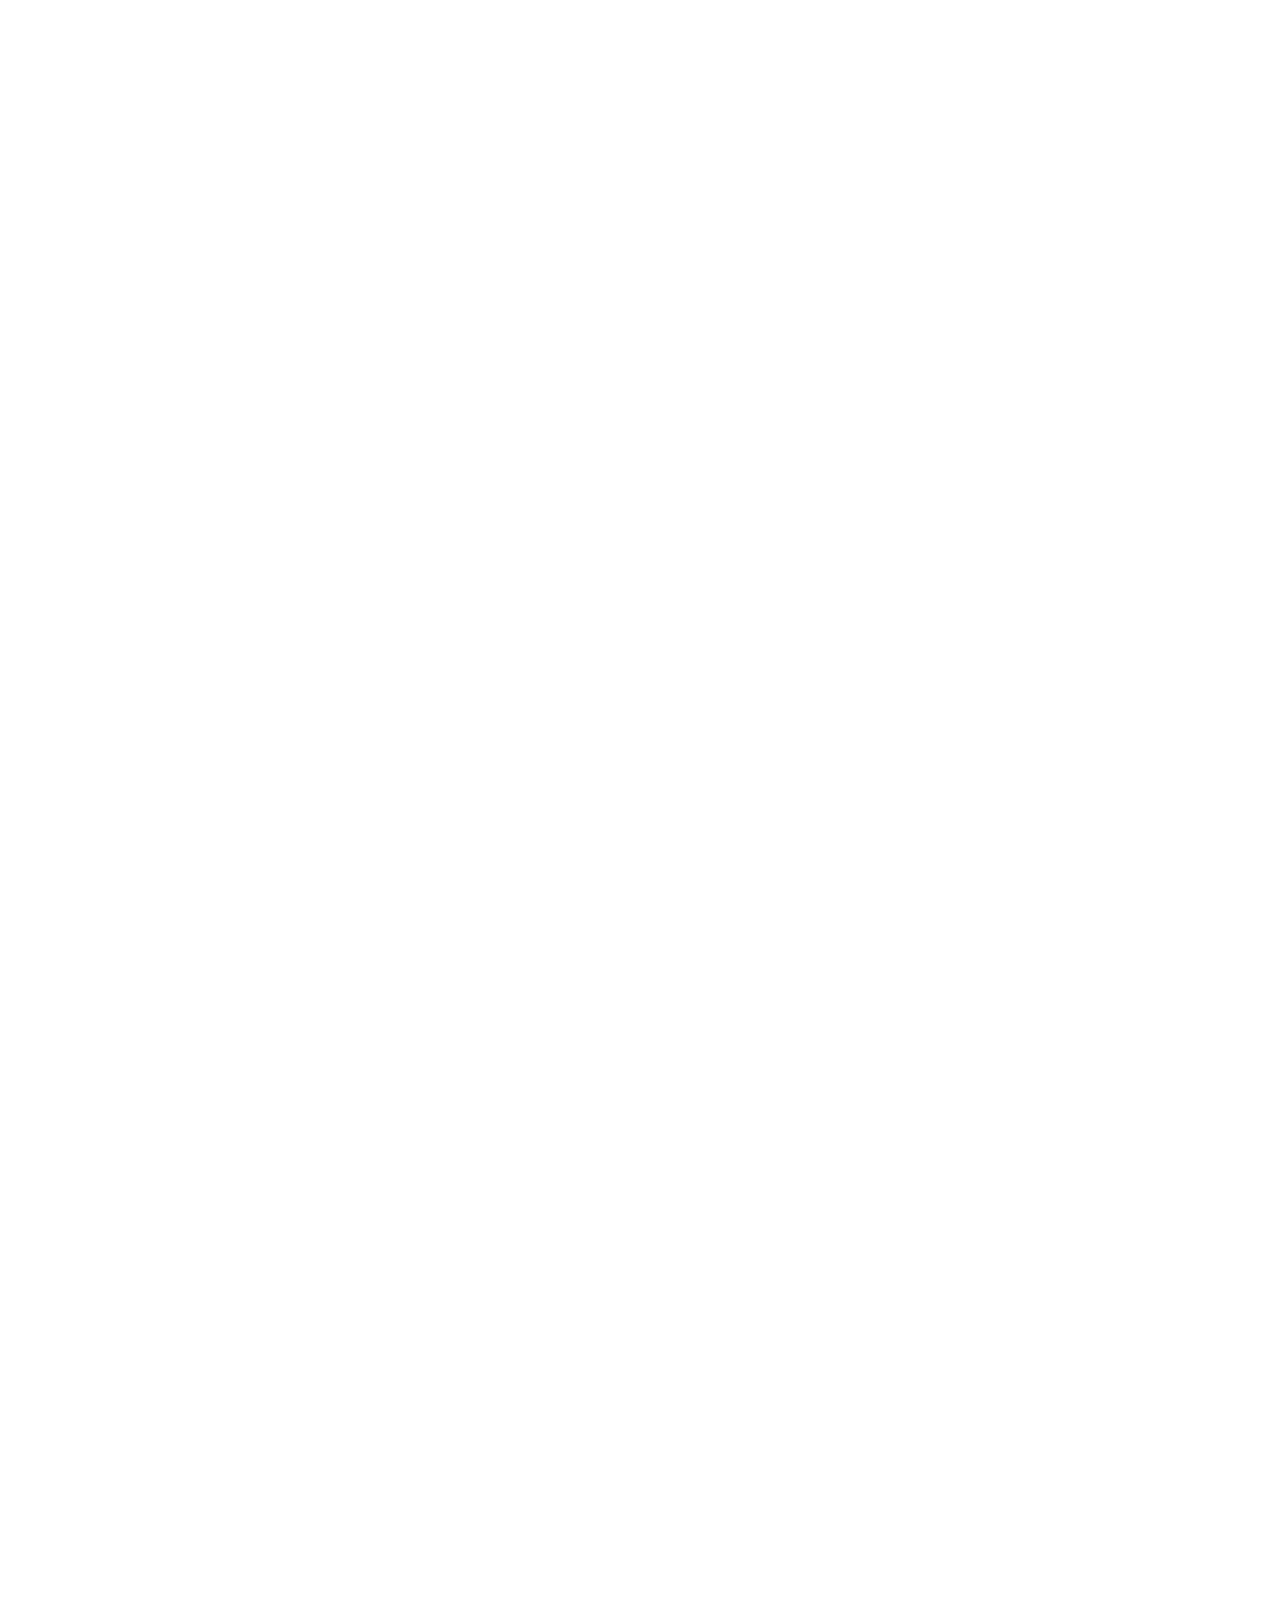
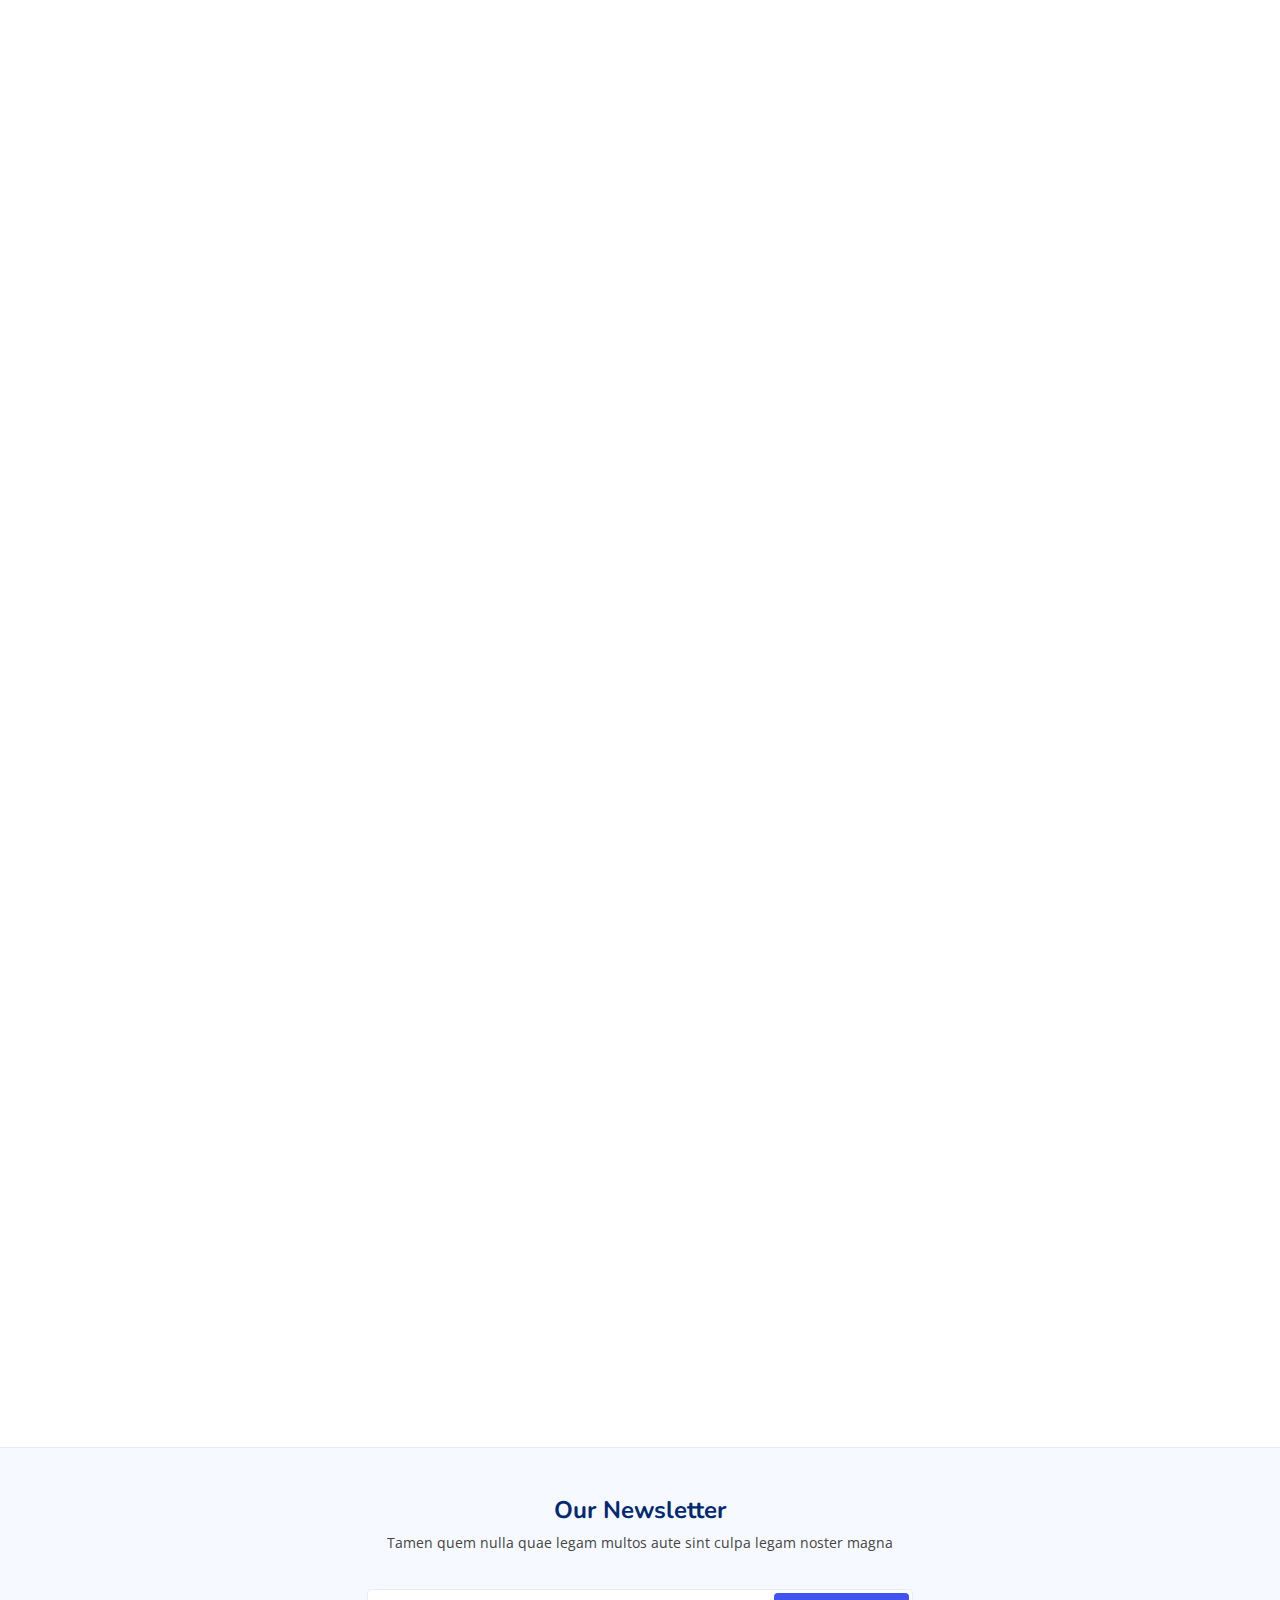
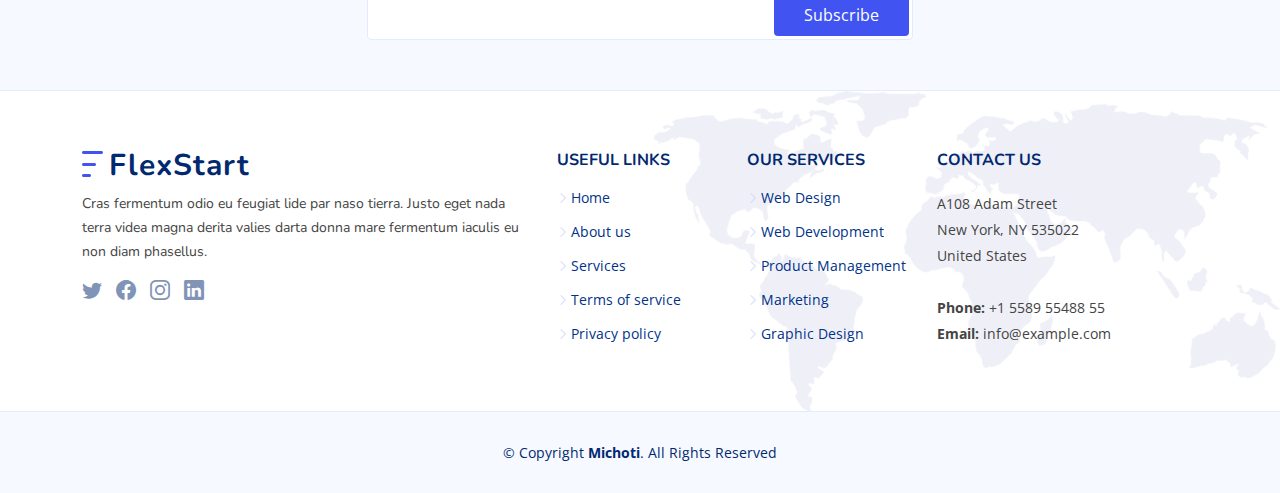
==== commit 16c78088: "updated: login, register, logout" ====
--- a/index.html
+++ b/index.html
@@ -765,51 +765,6 @@
       </div>
 
     </section><!-- End Clients Section -->
-
-    <!-- ======= Recent Blog Posts Section ======= -->
-    <section id="recent-blog-posts" class="recent-blog-posts">
-
-      <div class="container" data-aos="fade-up">
-
-        <header class="section-header">
-          <h2>Blog</h2>
-          <p>Recent posts form our Blog</p>
-        </header>
-
-        <div class="row">
-
-          <div class="col-lg-4">
-            <div class="post-box">
-              <div class="post-img"><img src="assets/img/blog/blog-1.jpg" class="img-fluid" alt=""></div>
-              <span class="post-date">Tue, September 15</span>
-              <h3 class="post-title">Eum ad dolor et. Autem aut fugiat debitis voluptatem consequuntur sit</h3>
-              <a href="blog-single.html" class="readmore stretched-link mt-auto"><span>Read More</span><i class="bi bi-arrow-right"></i></a>
-            </div>
-          </div>
-
-          <div class="col-lg-4">
-            <div class="post-box">
-              <div class="post-img"><img src="assets/img/blog/blog-2.jpg" class="img-fluid" alt=""></div>
-              <span class="post-date">Fri, August 28</span>
-              <h3 class="post-title">Et repellendus molestiae qui est sed omnis voluptates magnam</h3>
-              <a href="blog-single.html" class="readmore stretched-link mt-auto"><span>Read More</span><i class="bi bi-arrow-right"></i></a>
-            </div>
-          </div>
-
-          <div class="col-lg-4">
-            <div class="post-box">
-              <div class="post-img"><img src="assets/img/blog/blog-3.jpg" class="img-fluid" alt=""></div>
-              <span class="post-date">Mon, July 11</span>
-              <h3 class="post-title">Quia assumenda est et veritatis aut quae</h3>
-              <a href="blog-single.html" class="readmore stretched-link mt-auto"><span>Read More</span><i class="bi bi-arrow-right"></i></a>
-            </div>
-          </div>
-
-        </div>
-
-      </div>
-
-    </section><!-- End Recent Blog Posts Section -->
 
     <!-- ======= Contact Section ======= -->
     <section id="contact" class="contact">
@@ -975,15 +930,8 @@
 
     <div class="container">
       <div class="copyright">
-        &copy; Copyright <strong><span>FlexStart</span></strong>. All Rights Reserved
-      </div>
-      <div class="credits">
-        <!-- All the links in the footer should remain intact. -->
-        <!-- You can delete the links only if you purchased the pro version. -->
-        <!-- Licensing information: https://bootstrapmade.com/license/ -->
-        <!-- Purchase the pro version with working PHP/AJAX contact form: https://bootstrapmade.com/flexstart-bootstrap-startup-template/ -->
-        Designed by <a href="https://bootstrapmade.com/">BootstrapMade</a>
-      </div>
+        &copy; Copyright <strong><span>Michoti</span></strong>. All Rights Reserved
+      </div>     
     </div>
   </footer><!-- End Footer -->
 
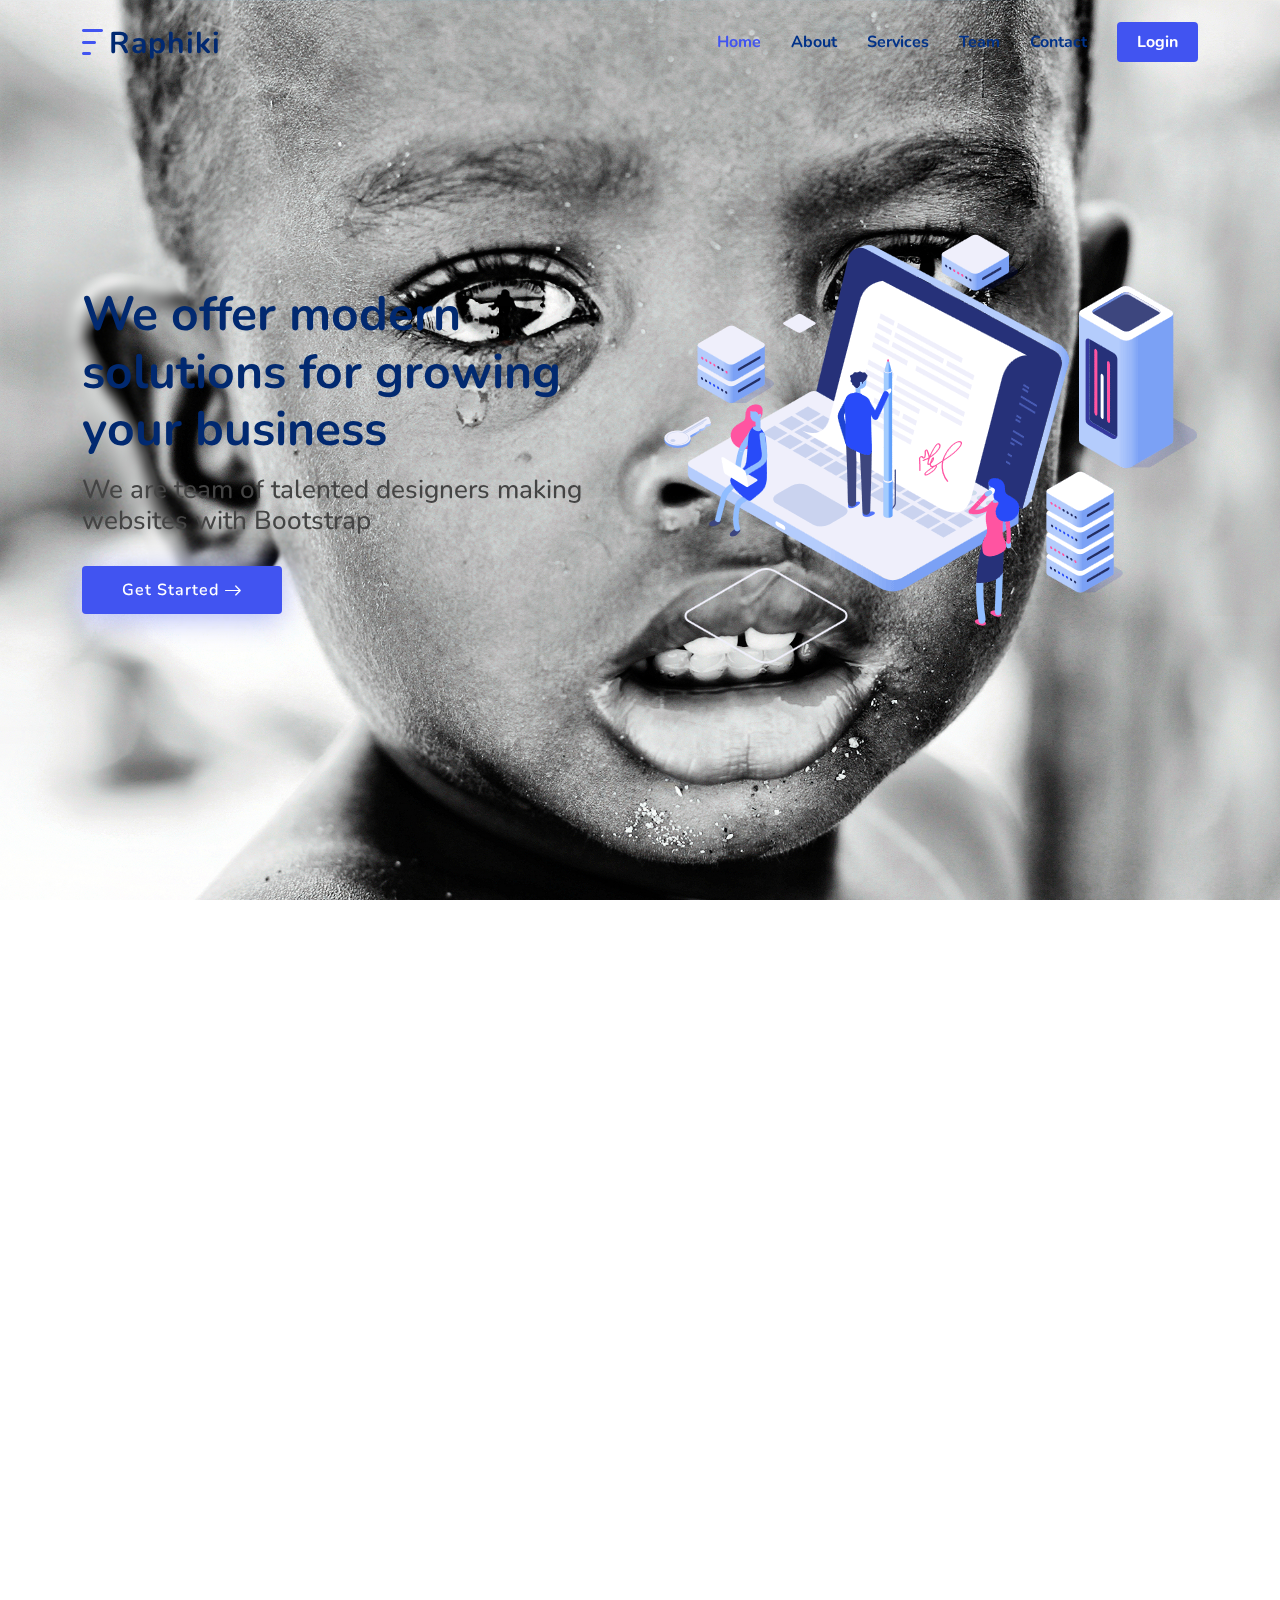
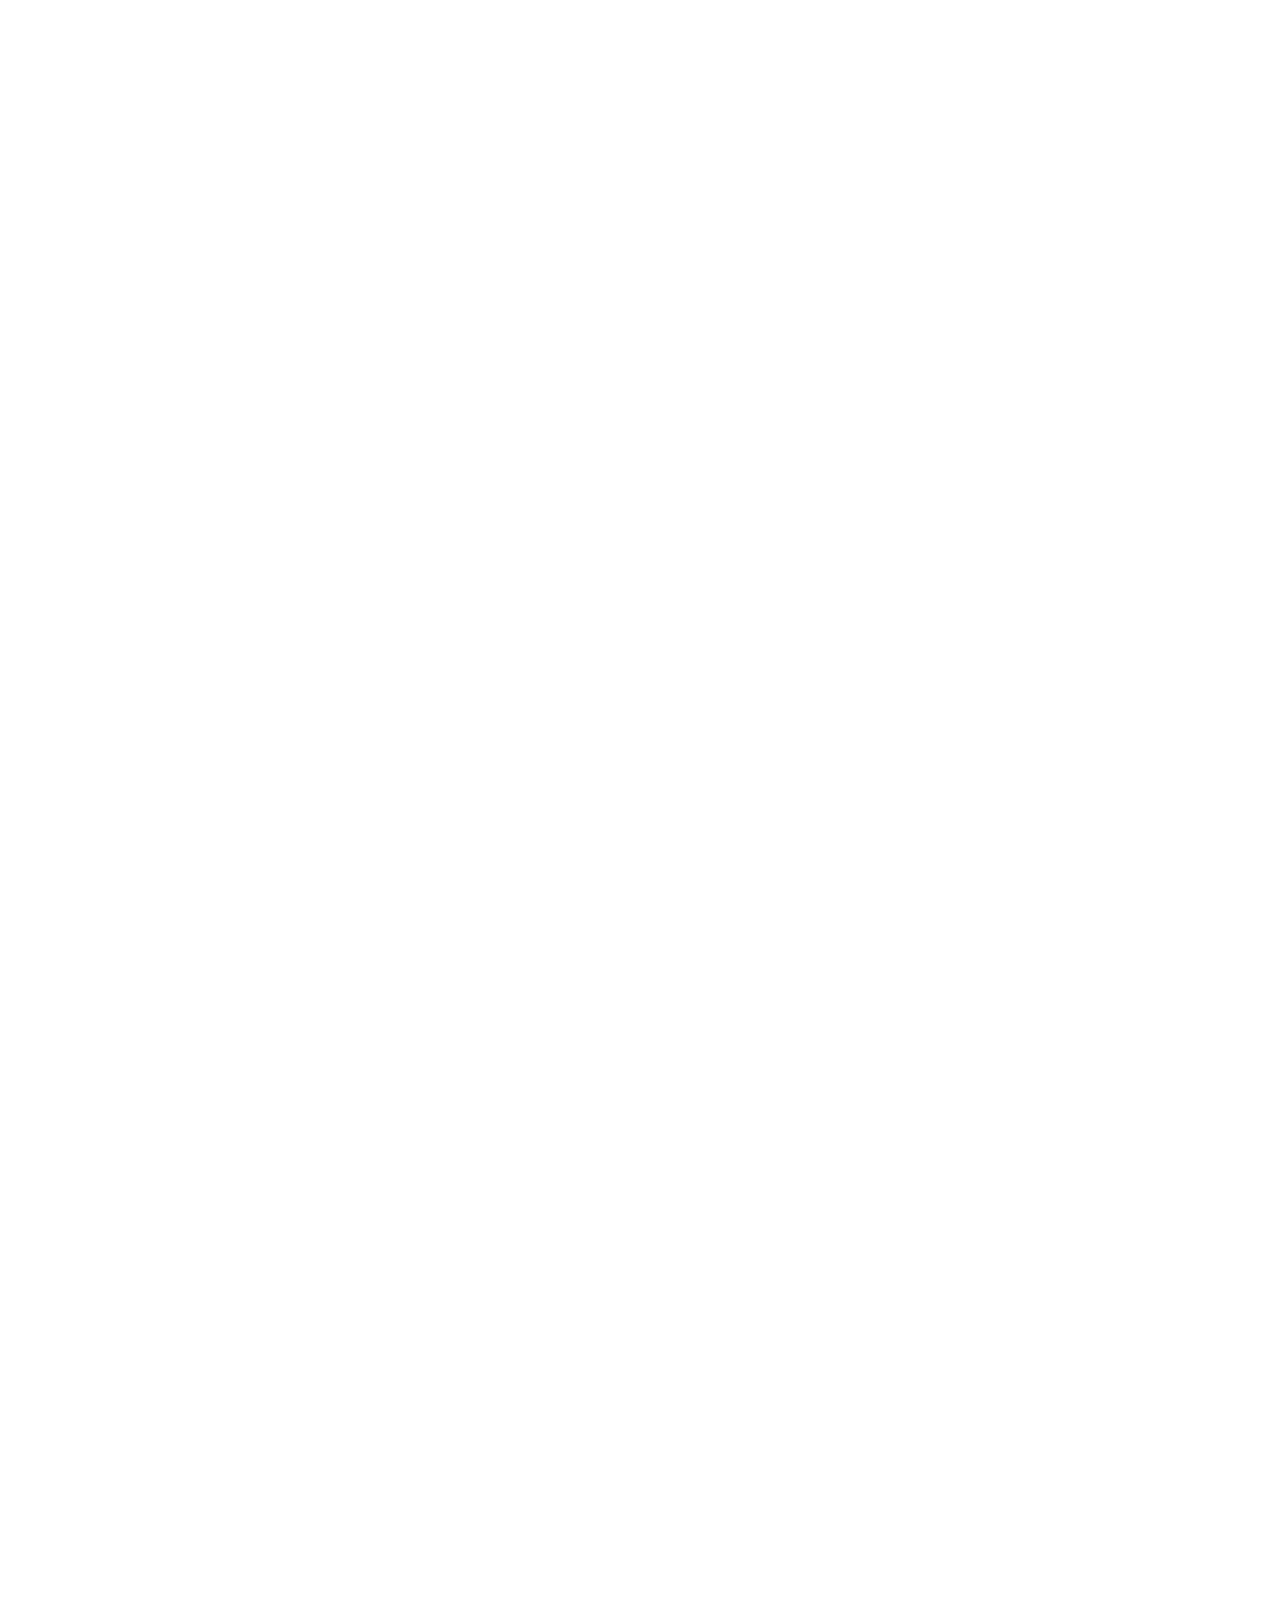
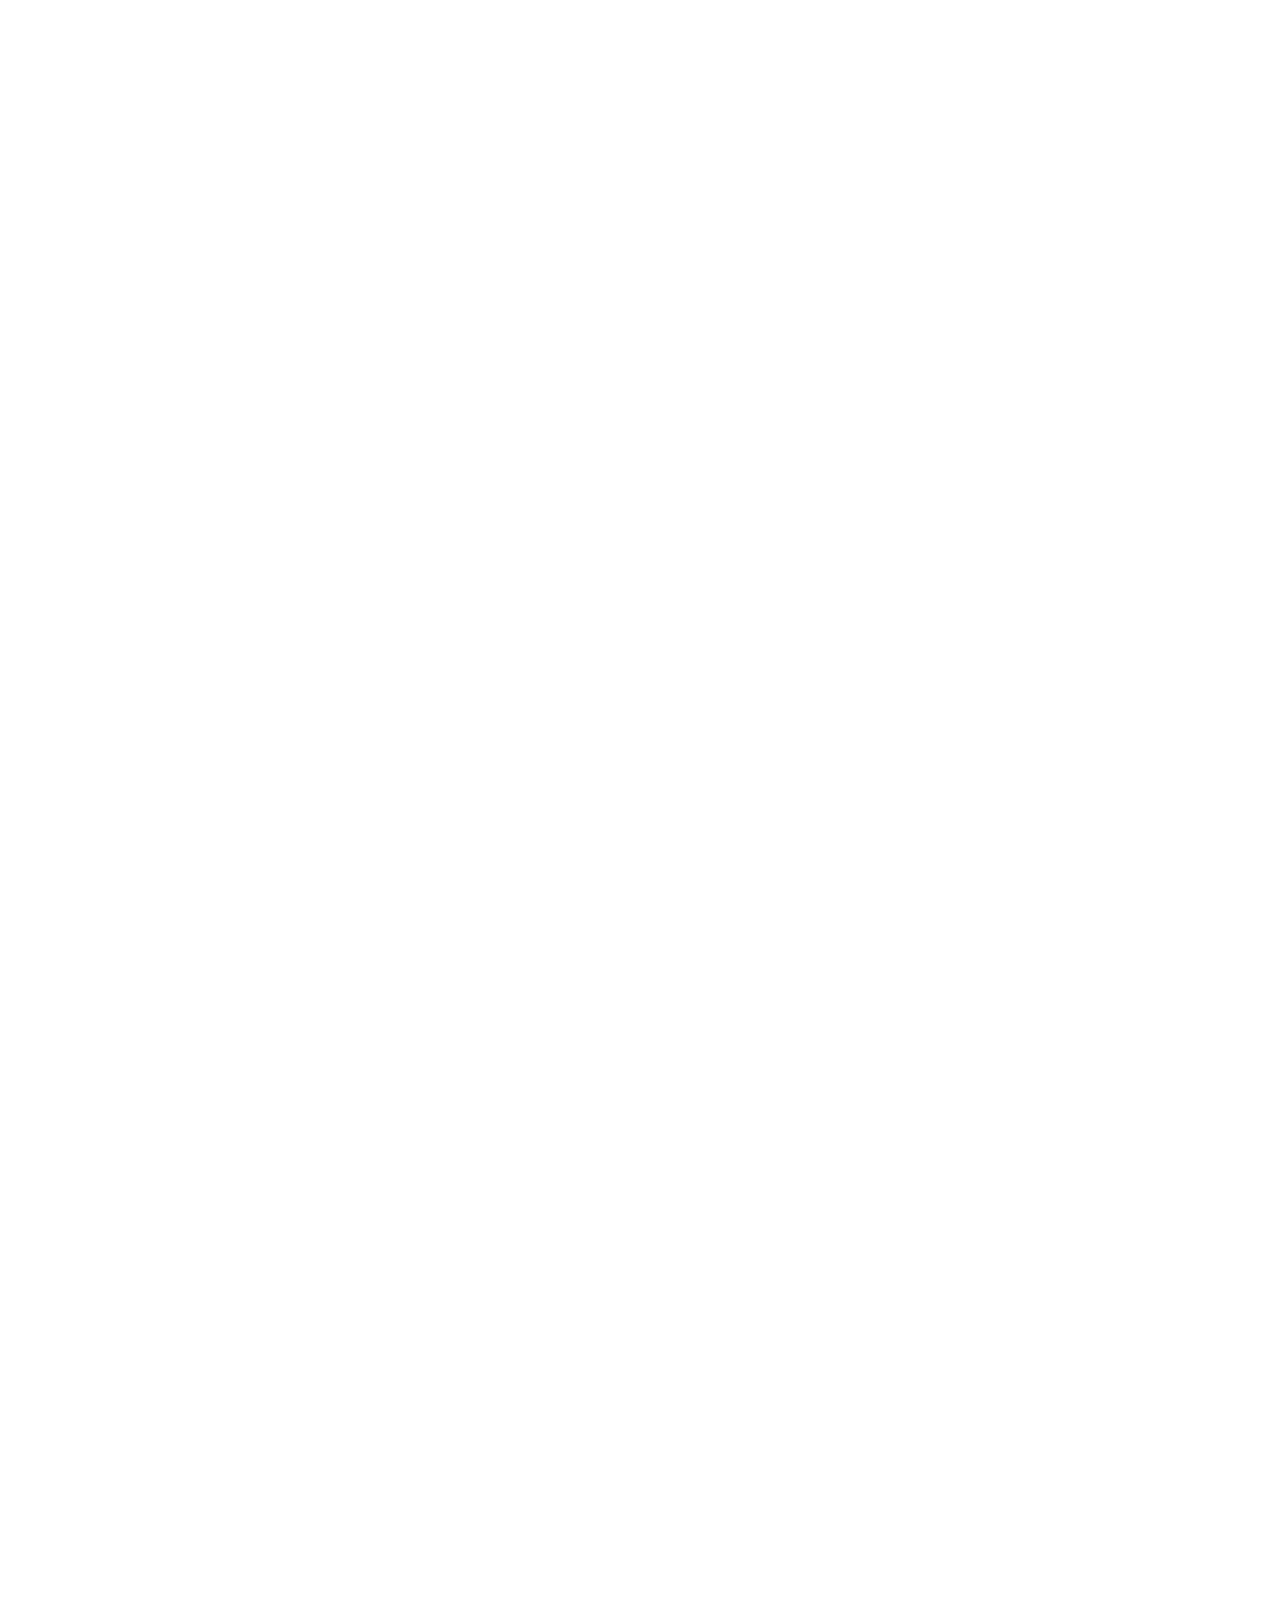
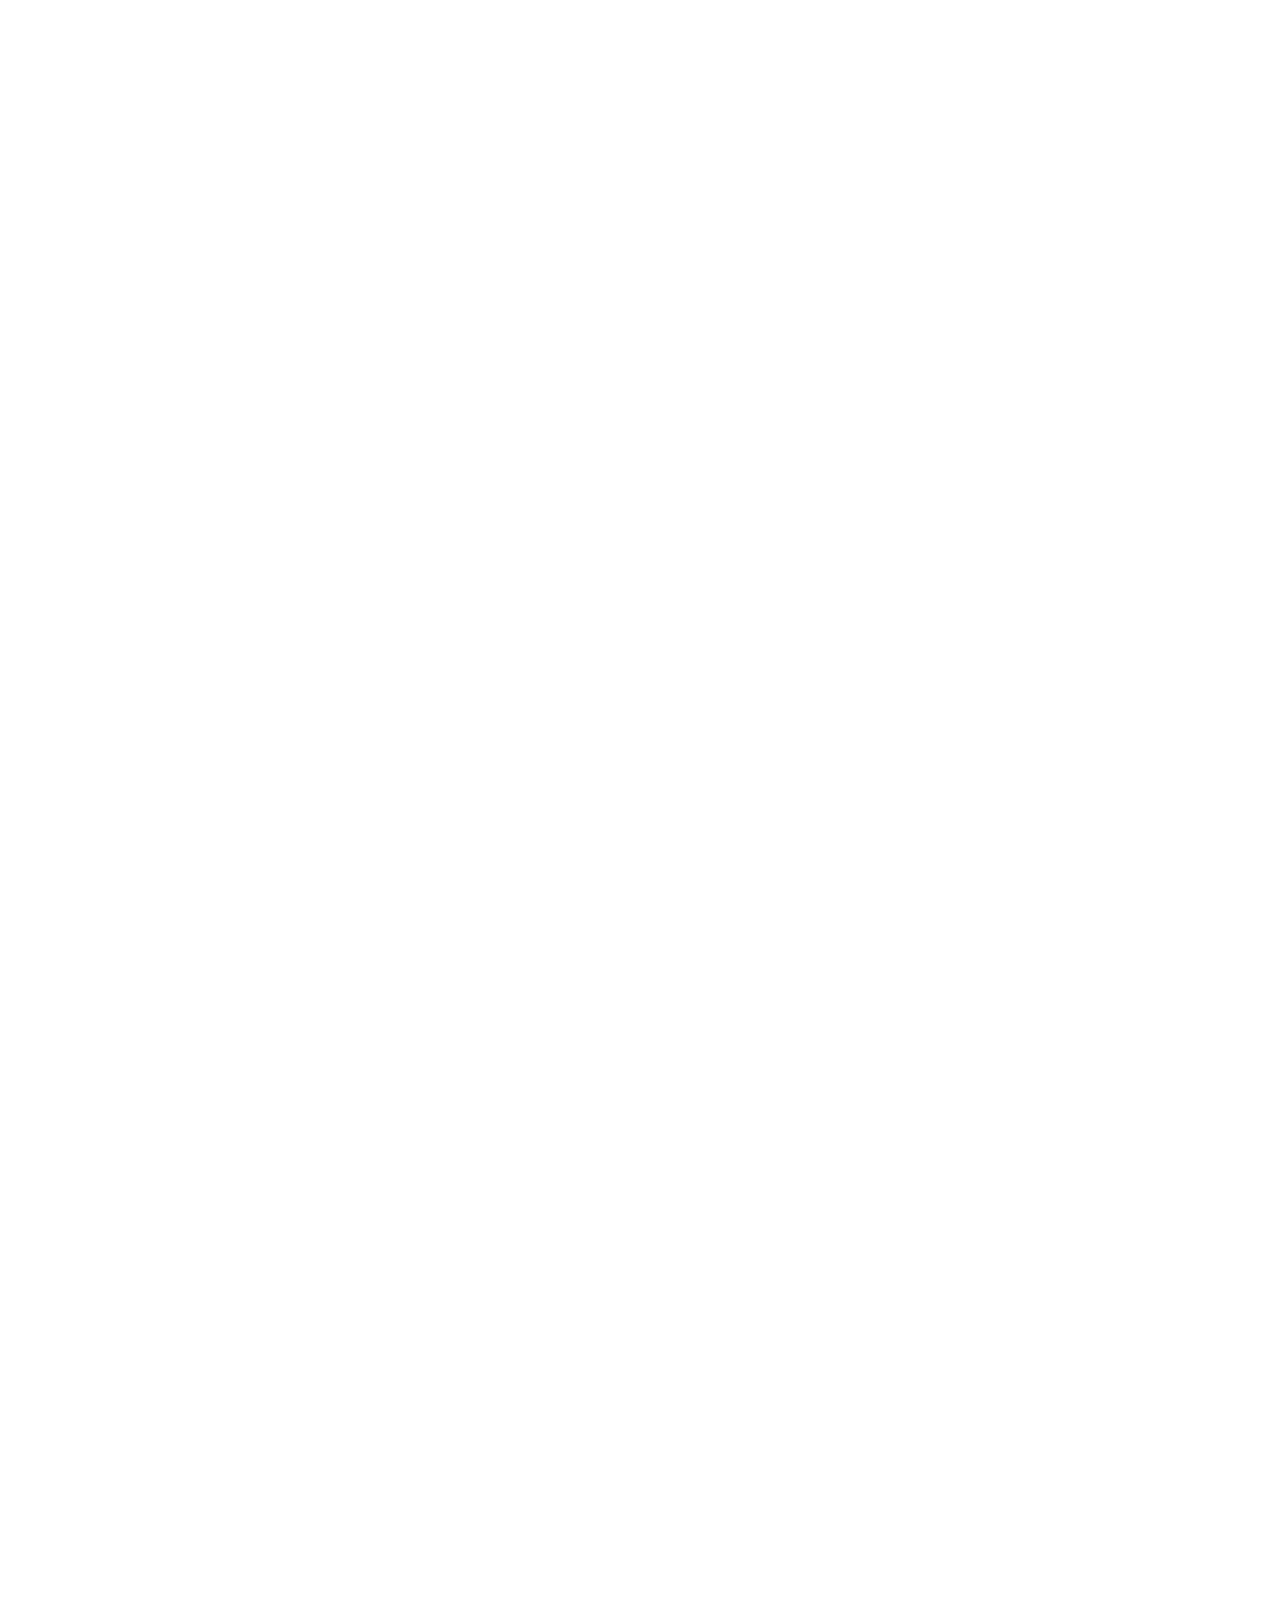
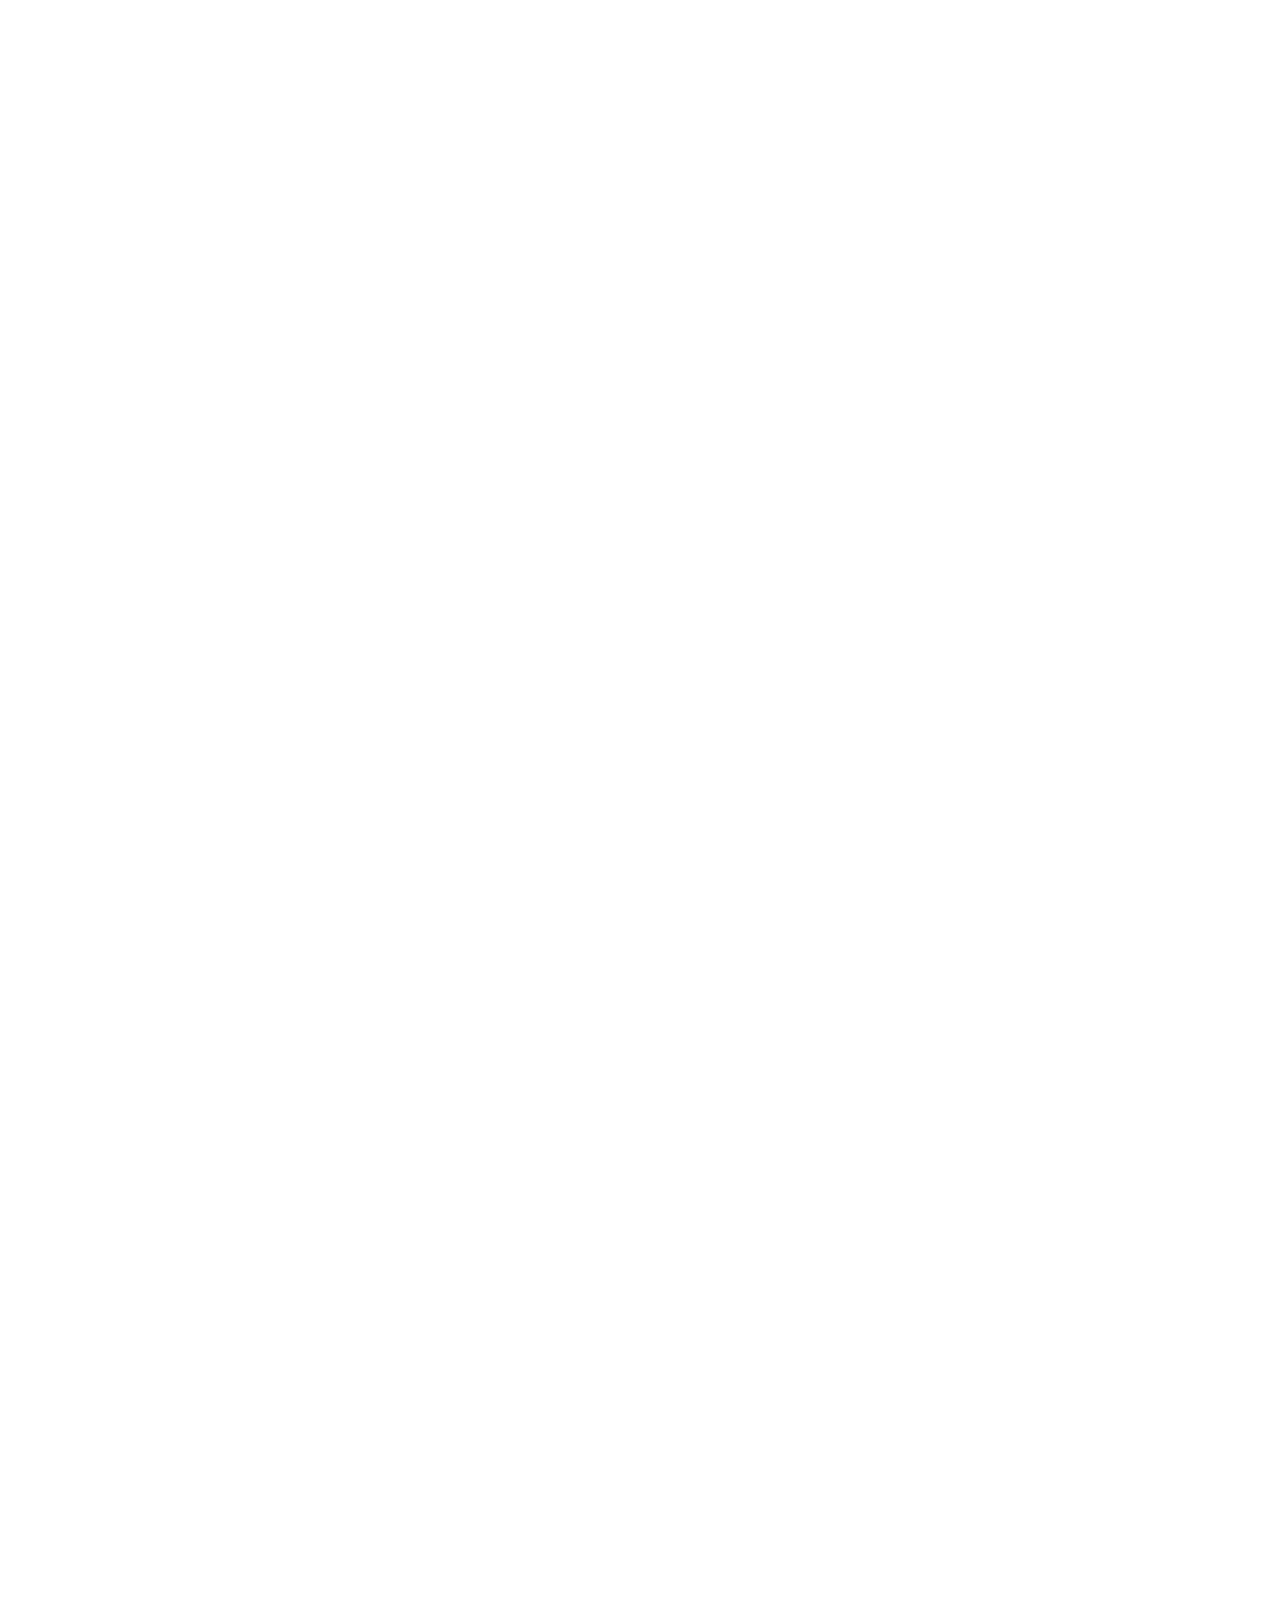
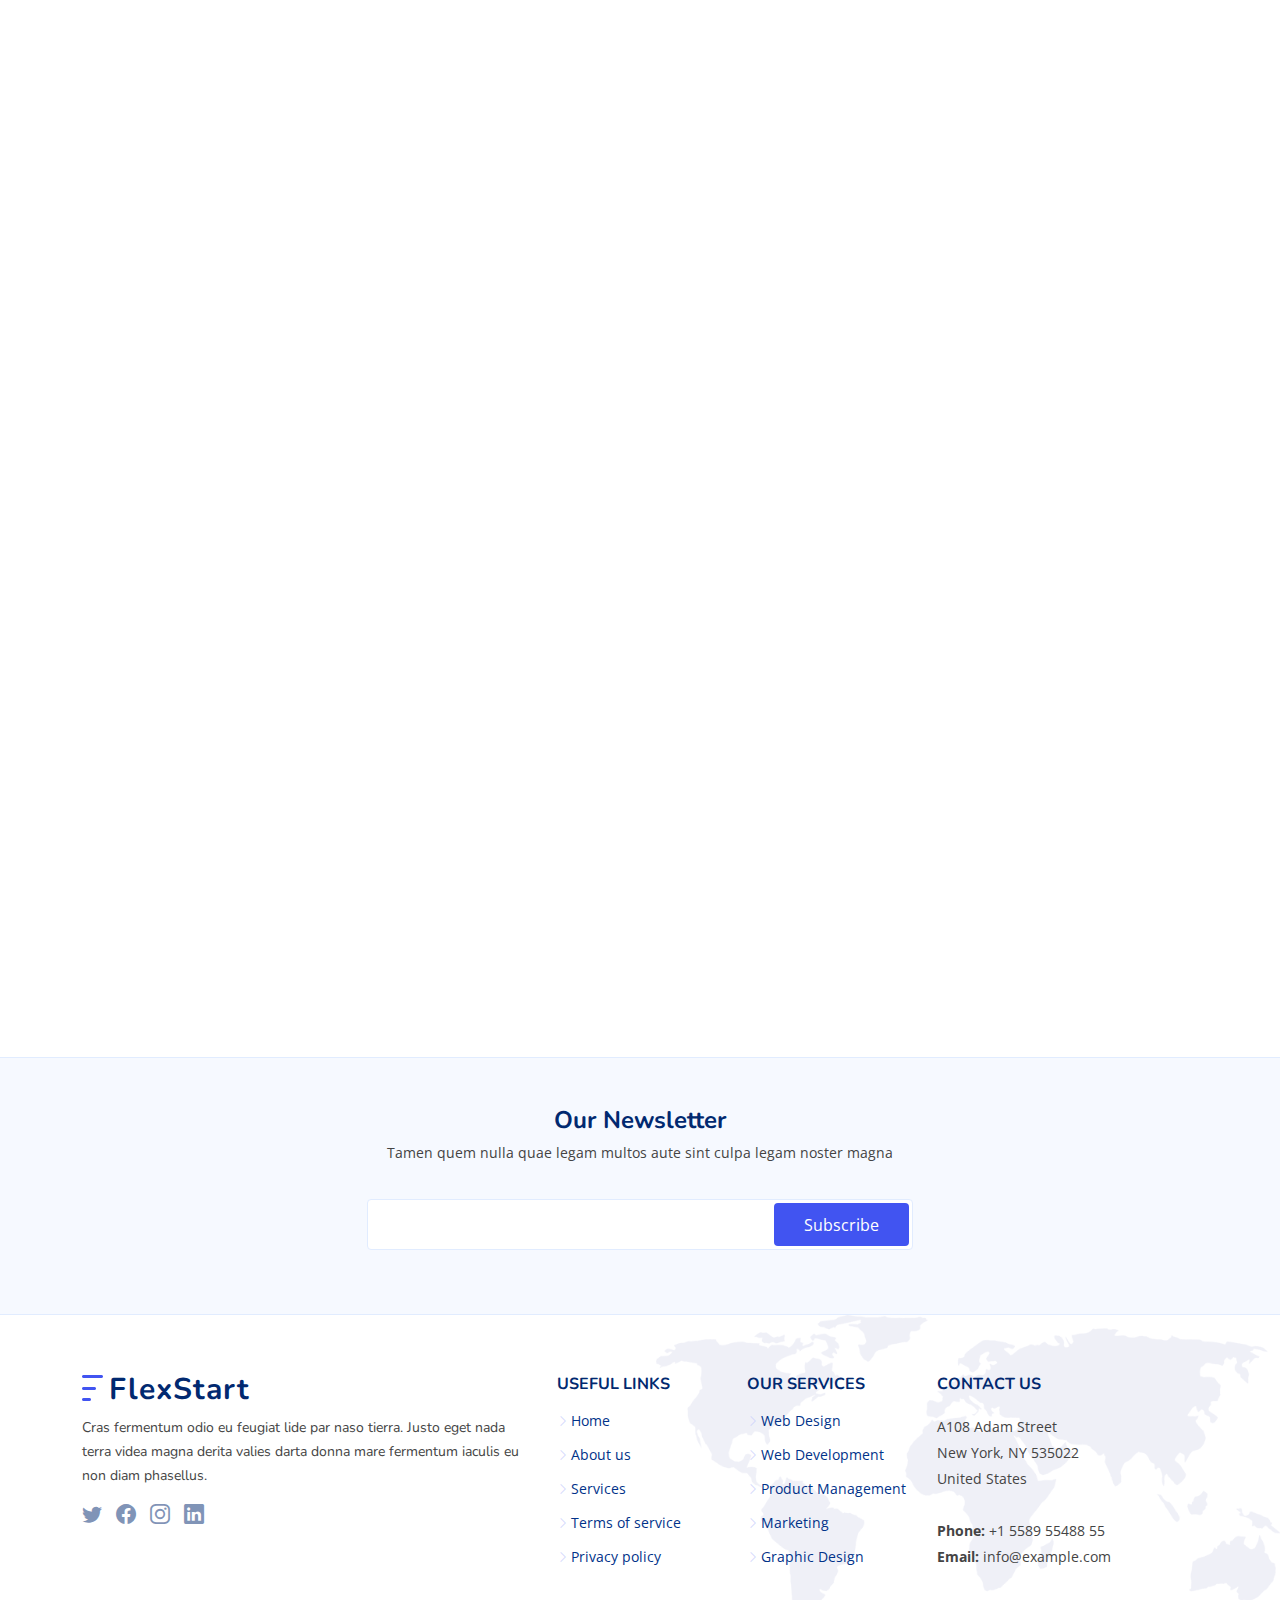
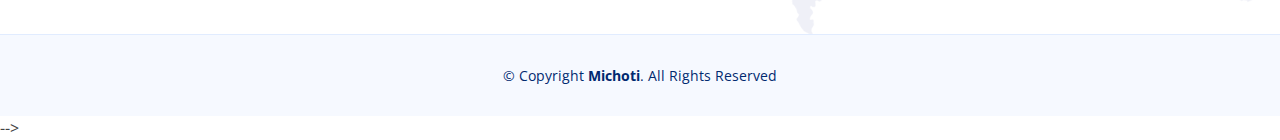
==== commit 3ce330ab: "modified" ====
--- a/index.html
+++ b/index.html
@@ -1,4 +1,4 @@
-<!DOCTYPE html>
+<!-- <!DOCTYPE html>
 <html lang="en">
 
 <head>
@@ -951,4 +951,4 @@
 
 </body>
 
-</html>+</html> -->--- a/assets/css/style.css
+++ b/assets/css/style.css
@@ -369,7 +369,7 @@
 .hero {
   width: 100%;
   height: 100vh;
-  background: url(../img/hero-bg.png) top center no-repeat;
+  background: url(../img/hero-image.jpg) top center no-repeat;
   background-size: cover;
 }
 .hero h1 {
@@ -698,44 +698,18 @@
   margin-left: 5px;
   font-size: 18px;
 }
-.services .service-box.blue {
-  border-bottom: 3px solid #2db6fa;
-}
-.services .service-box.blue .icon {
-  color: #2db6fa;
-  background: #dbf3fe;
-}
-.services .service-box.blue .read-more {
-  color: #2db6fa;
-}
-.services .service-box.blue:hover {
-  background: #2db6fa;
-}
-.services .service-box.orange {
-  border-bottom: 3px solid #f68c09;
-}
-.services .service-box.orange .icon {
-  color: #f68c09;
-  background: #fde3c4;
-}
-.services .service-box.orange .read-more {
-  color: #f68c09;
-}
-.services .service-box.orange:hover {
-  background: #f68c09;
-}
-.services .service-box.green {
-  border-bottom: 3px solid #08da4e;
-}
-.services .service-box.green .icon {
-  color: #08da4e;
+.services .service-box.dark-blue {
+  border-bottom: 3px solid #012970;
+}
+.services .service-box.dark-blue .icon {
+  color: #012970;
   background: #cffddf;
 }
-.services .service-box.green .read-more {
-  color: #08da4e;
-}
-.services .service-box.green:hover {
-  background: #08da4e;
+.services .service-box.dark-blue .read-more {
+  color: #012970;
+}
+.services .service-box.dark-blue:hover {
+  background: #012970;
 }
 .services .service-box.red {
   border-bottom: 3px solid #e9222c;
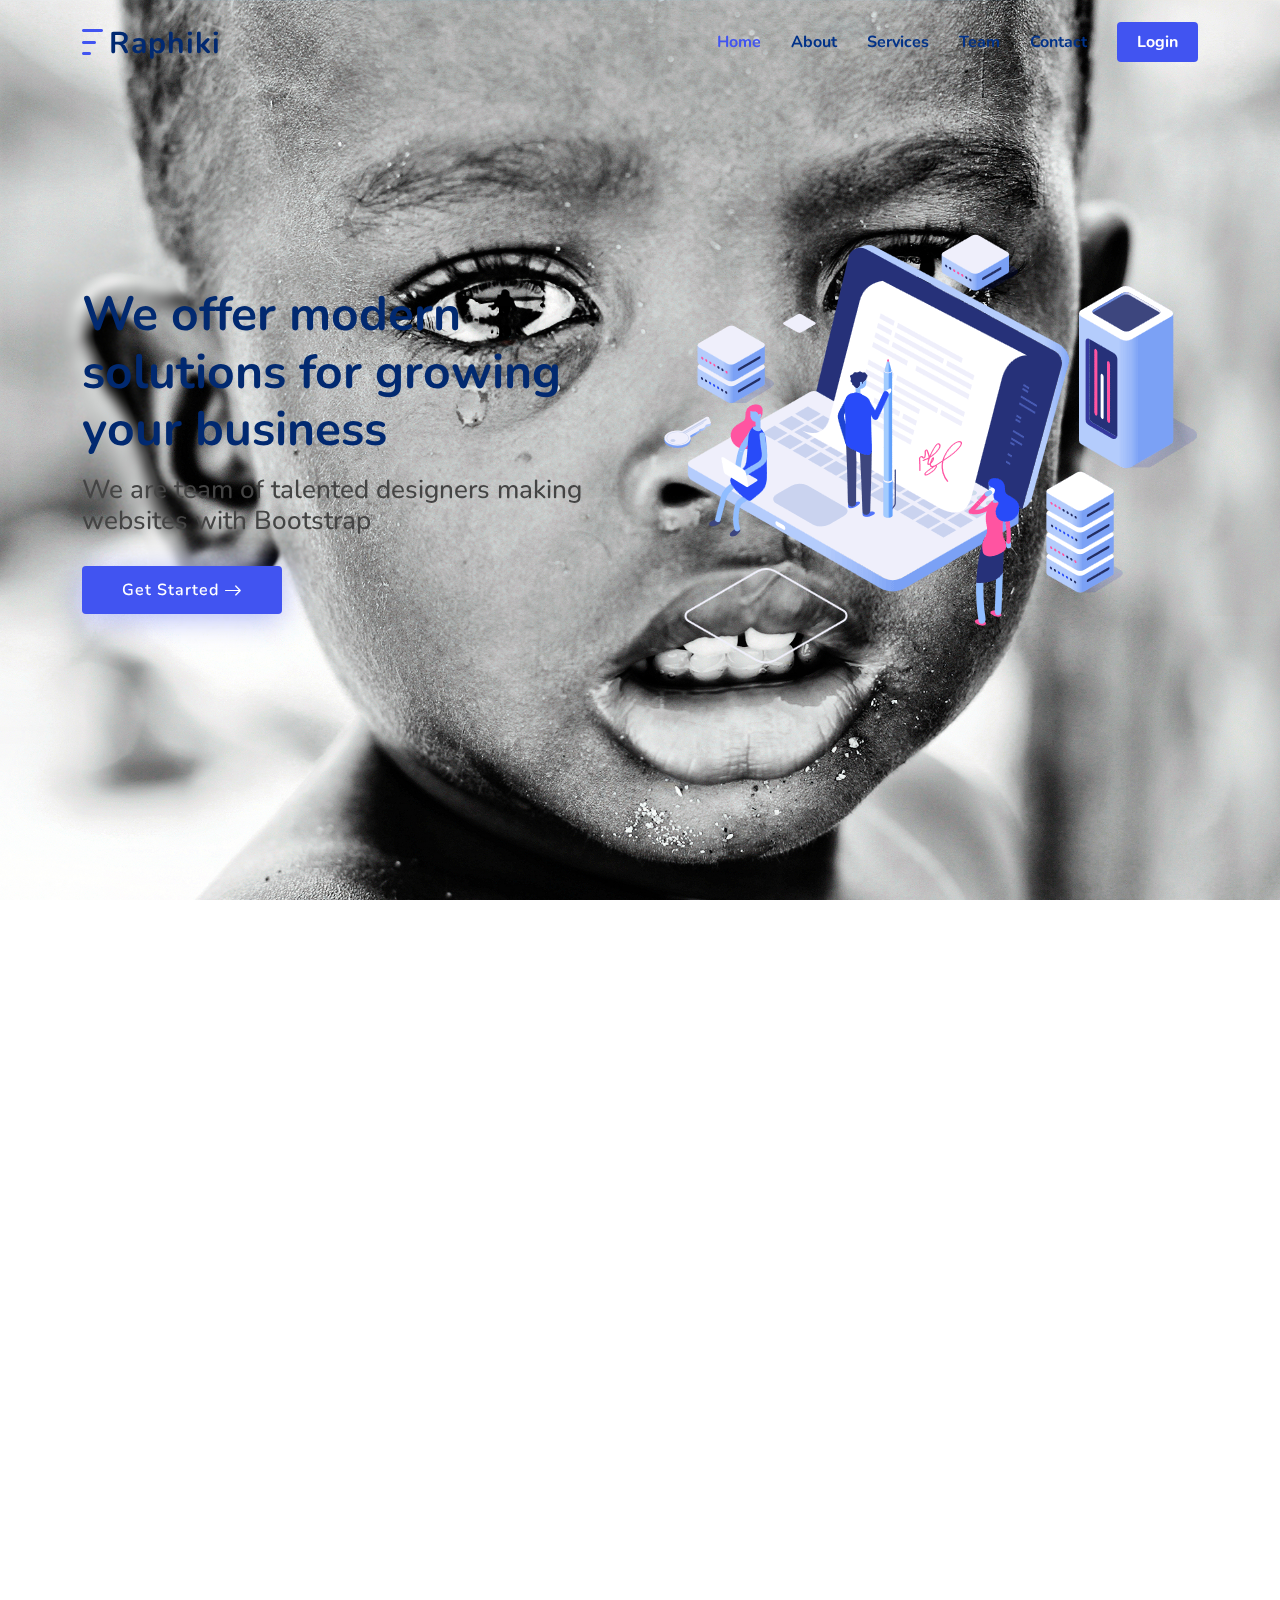
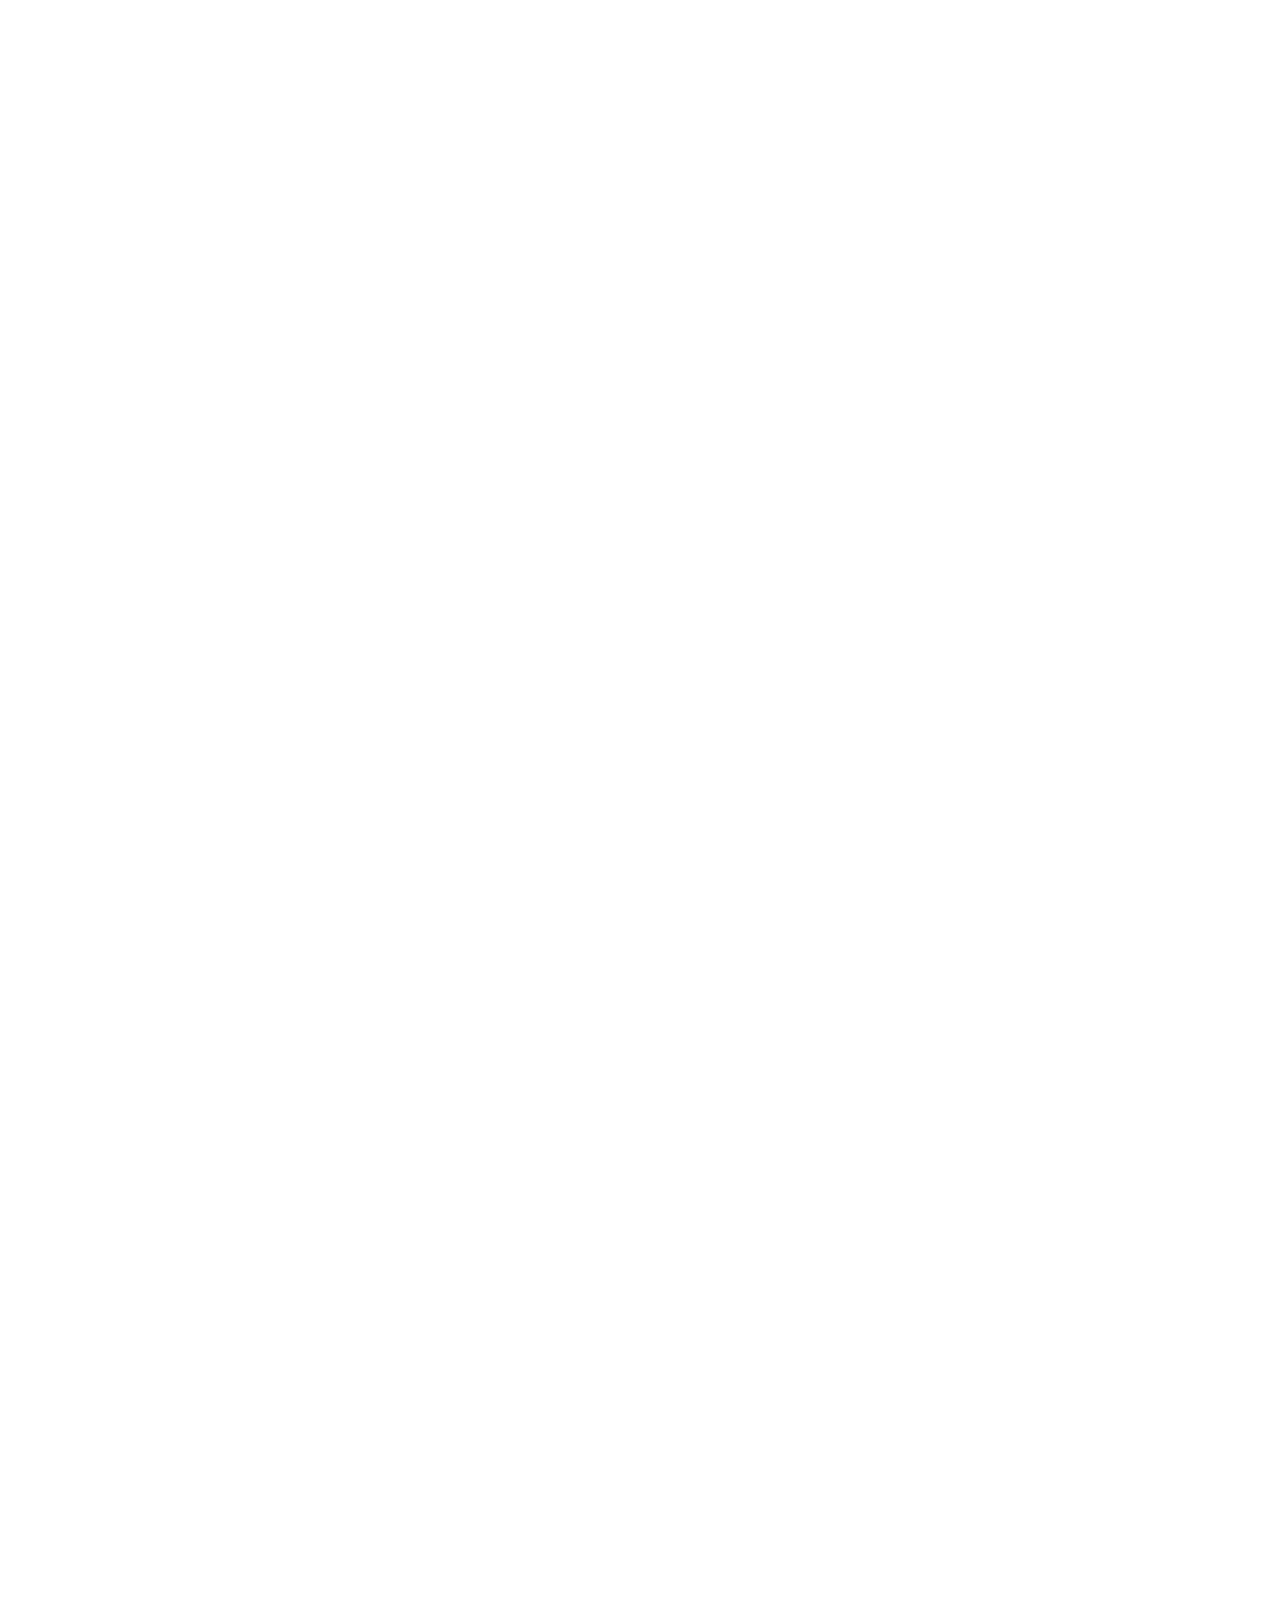
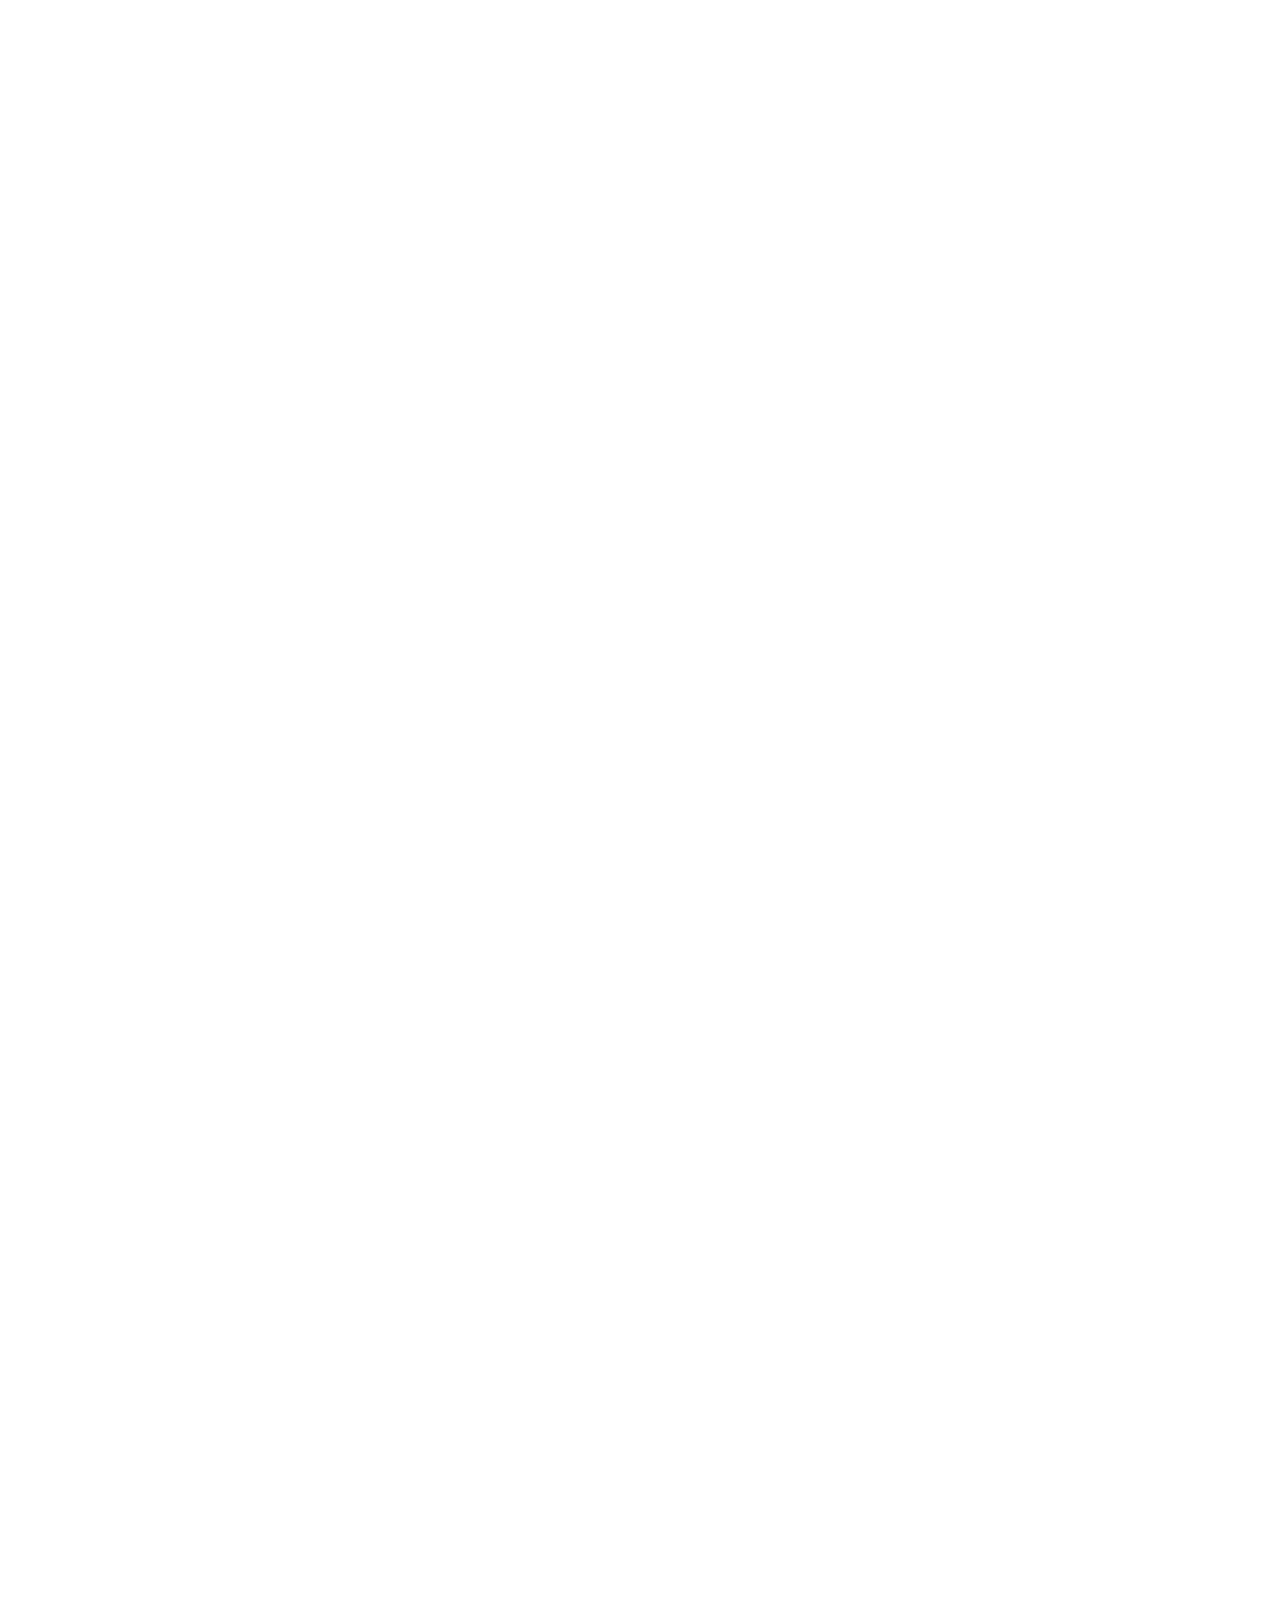
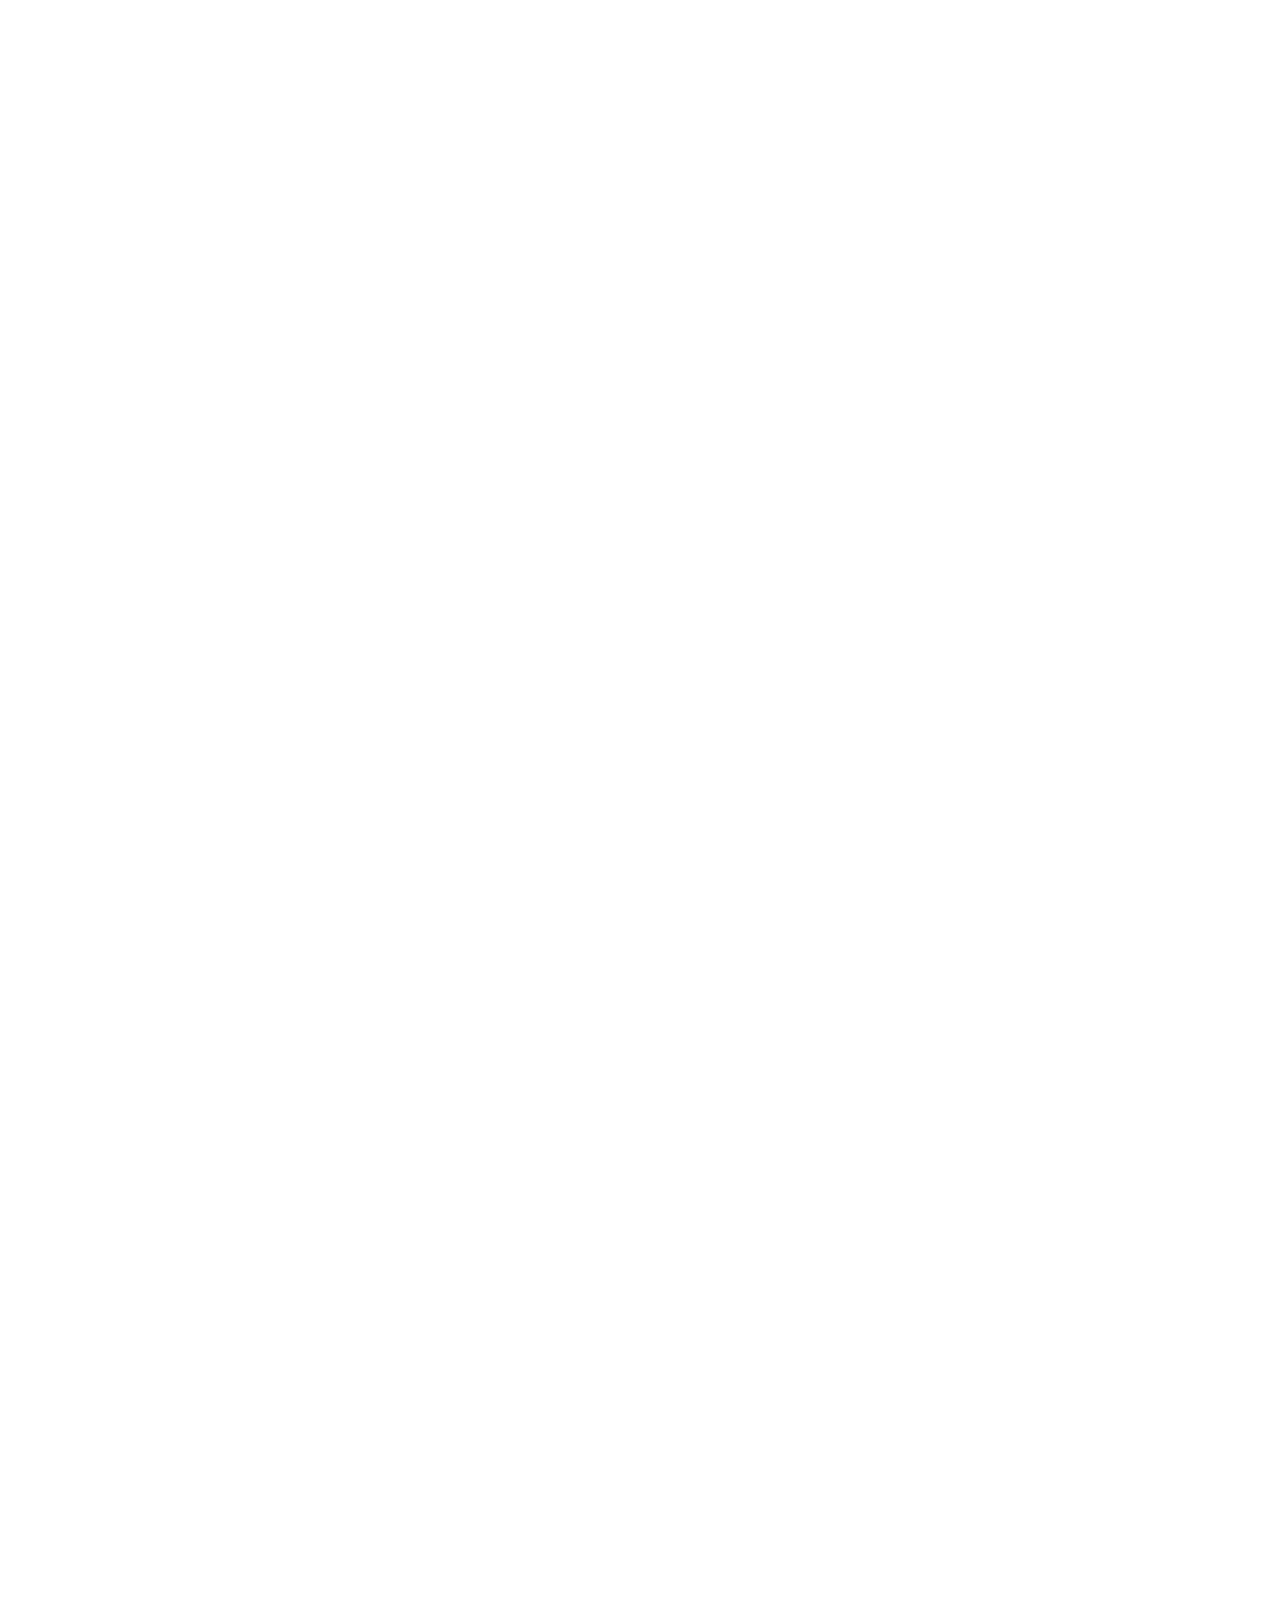
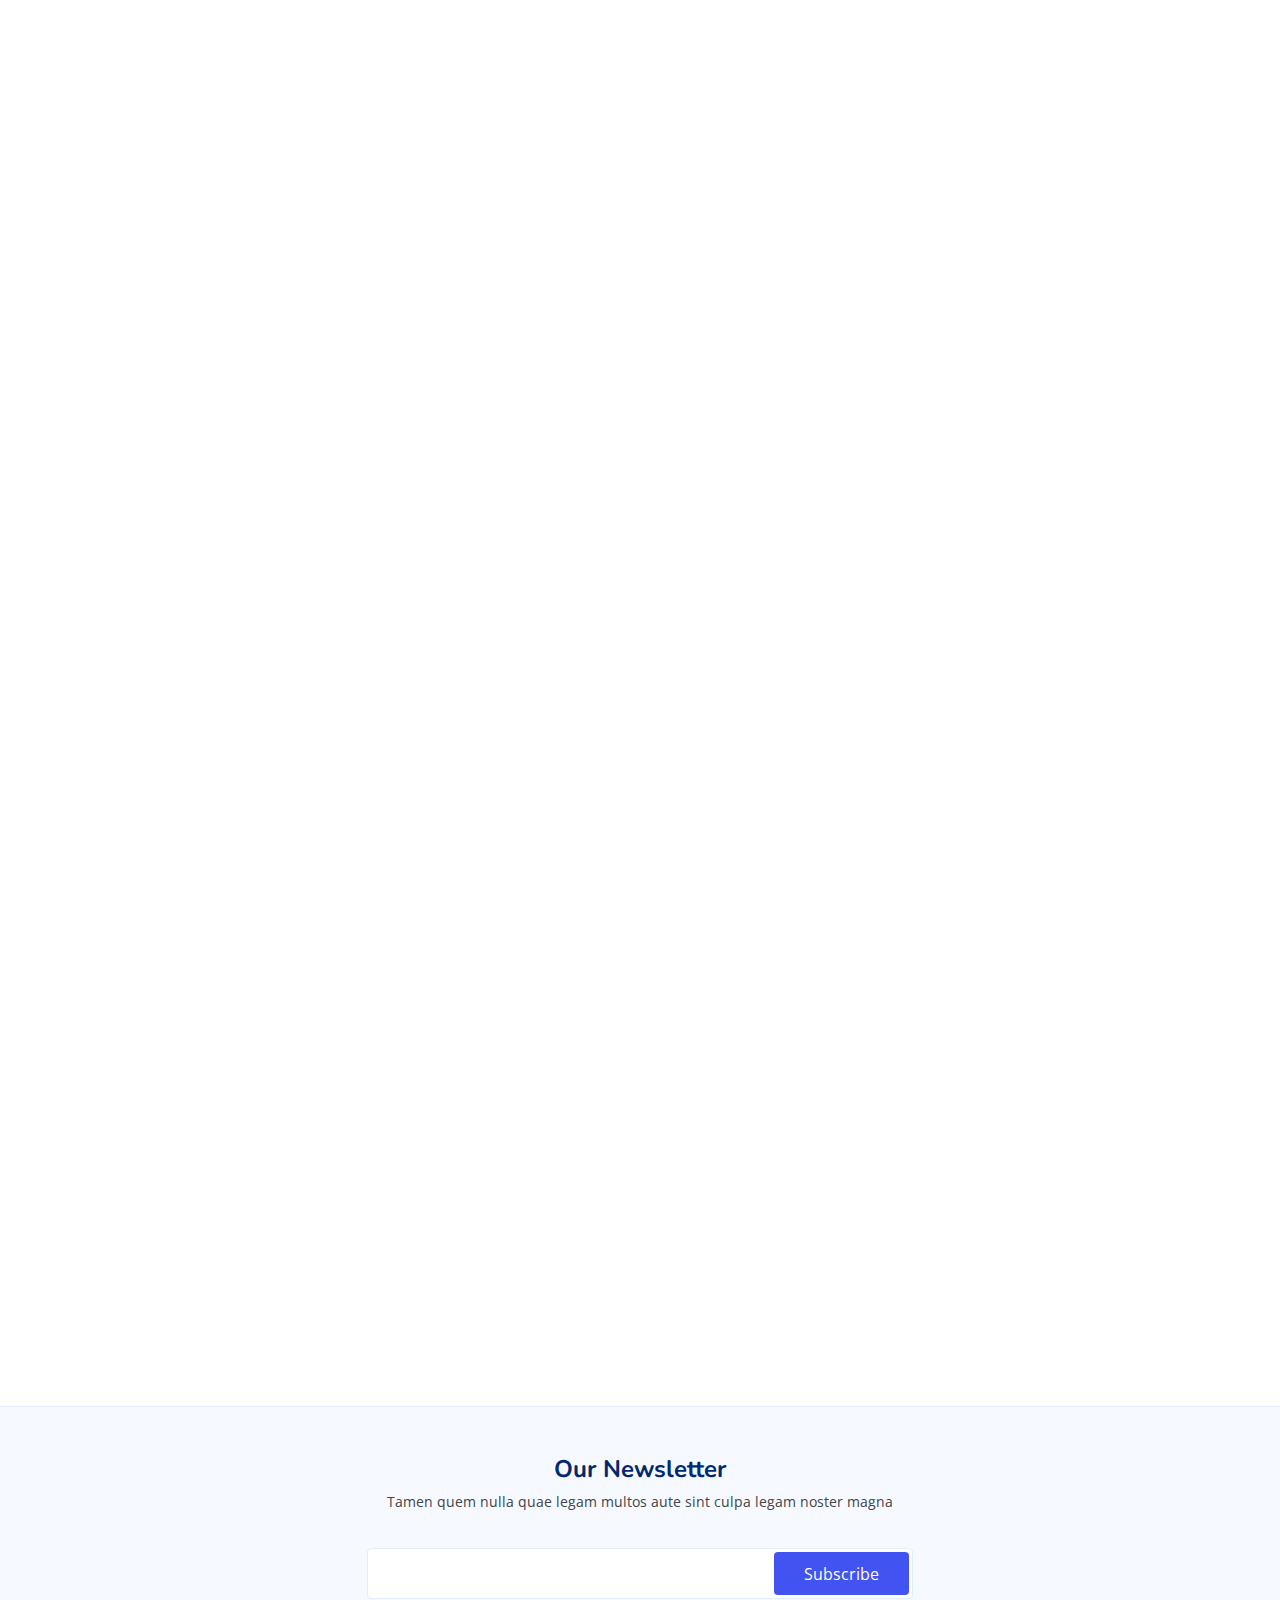
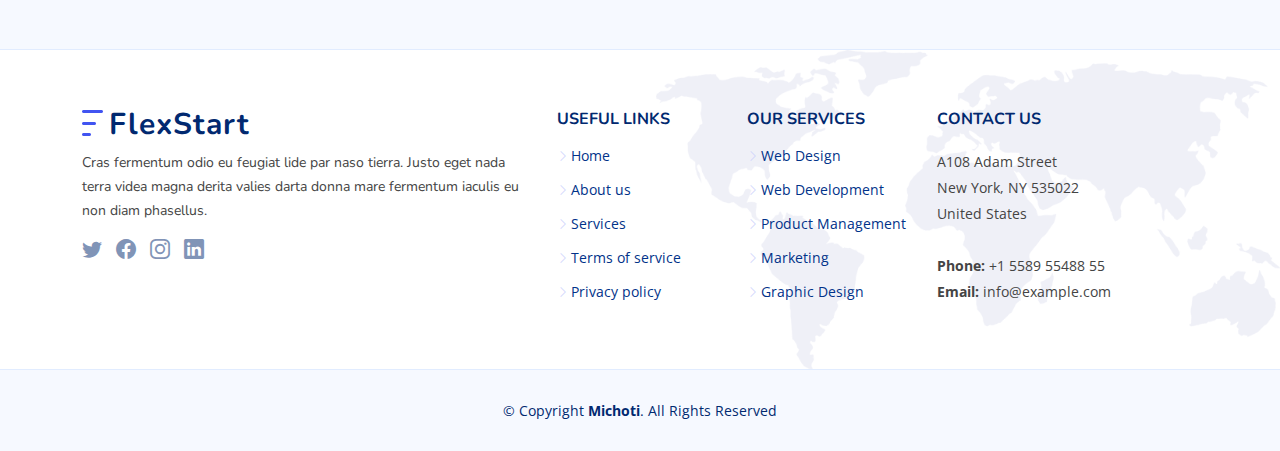
==== commit 59f85bde: "index updated" ====
--- a/index.html
+++ b/index.html
@@ -1,4 +1,4 @@
-<!-- <!DOCTYPE html>
+<!DOCTYPE html>
 <html lang="en">
 
 <head>
@@ -951,4 +951,4 @@
 
 </body>
 
-</html> -->+</html>